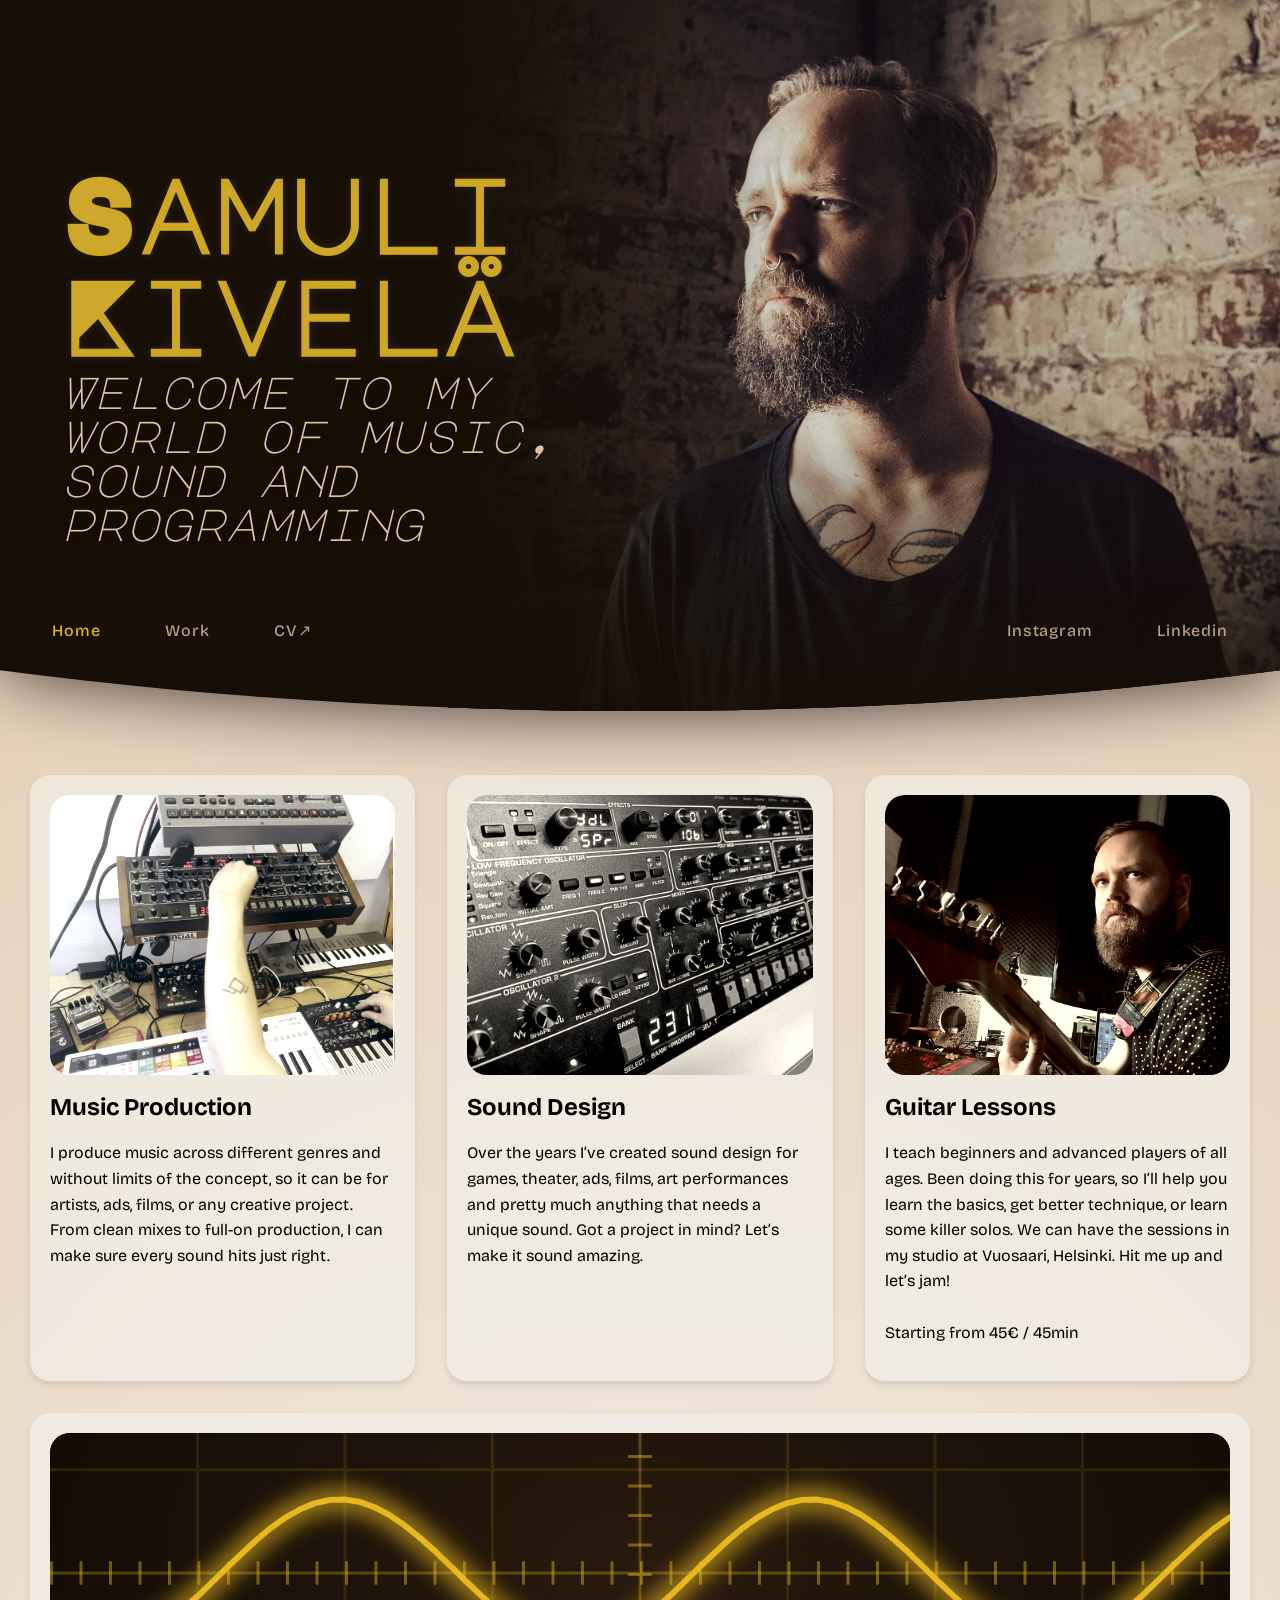
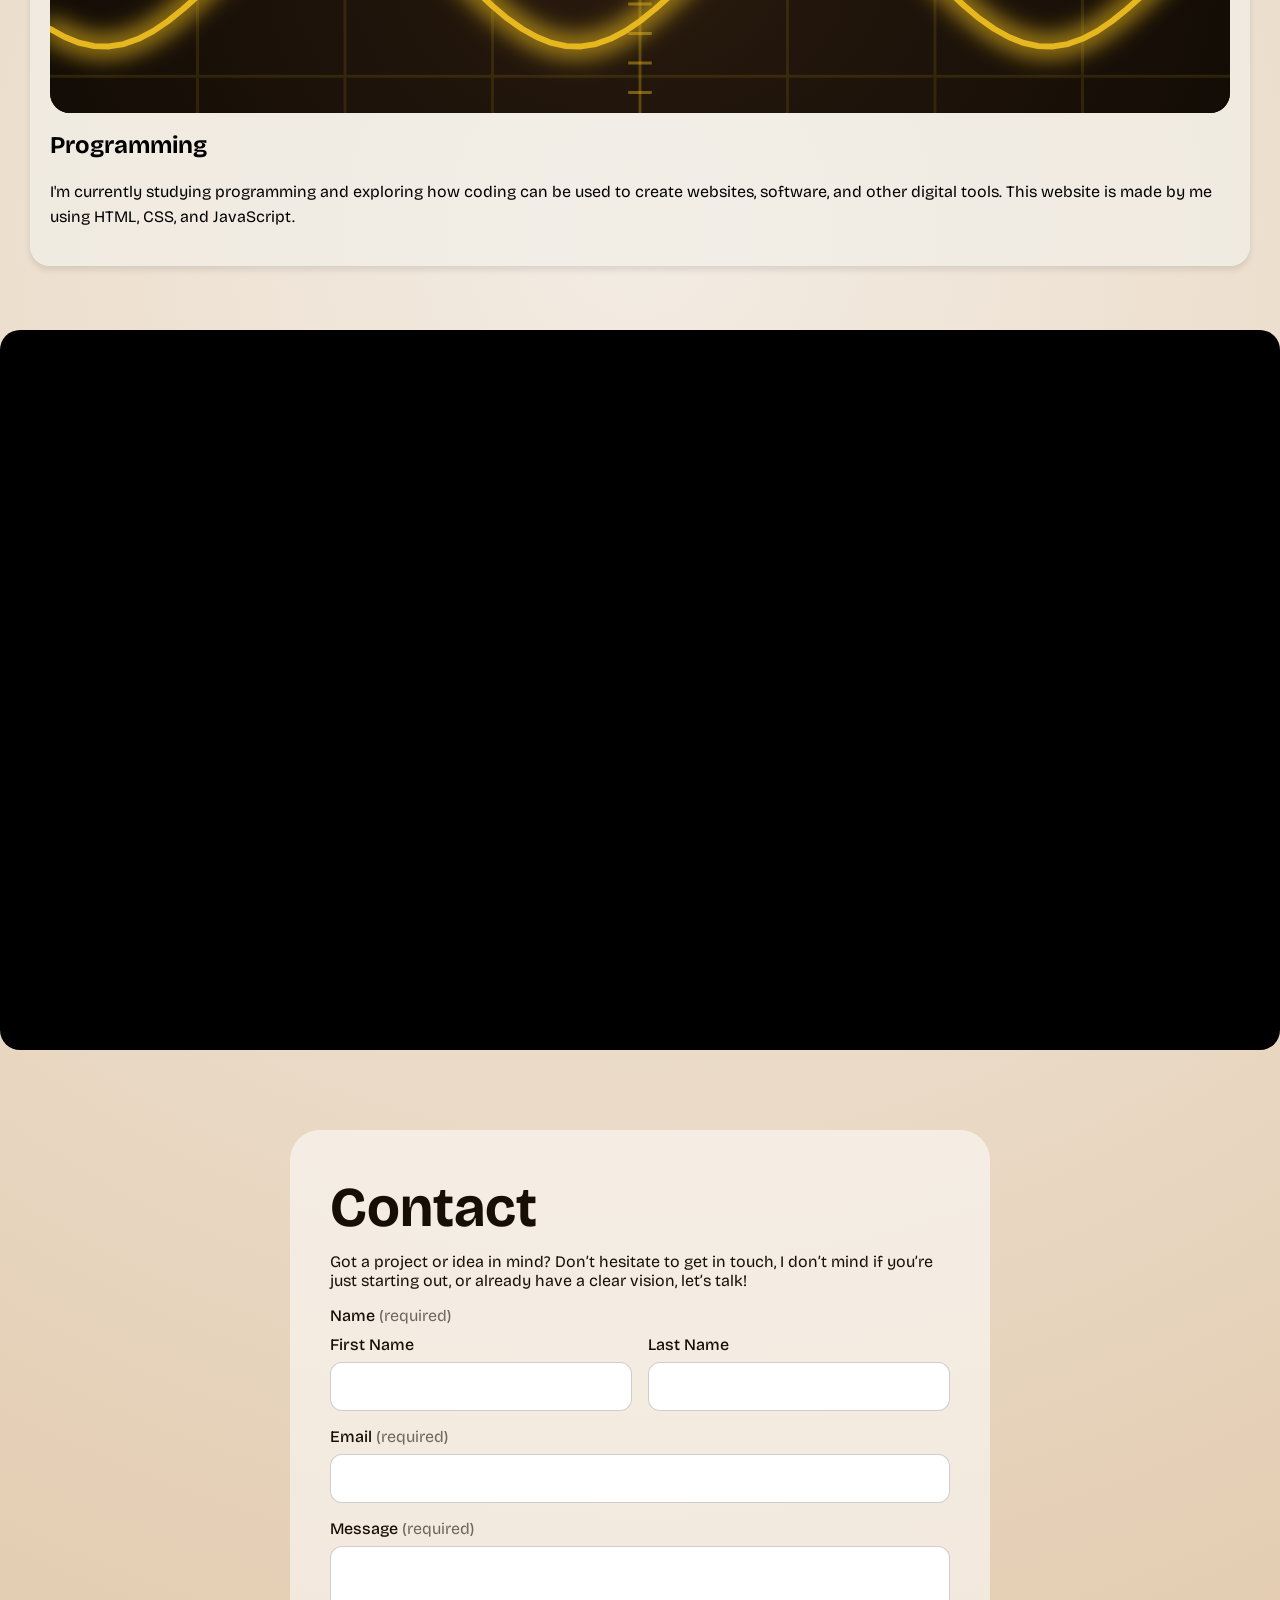
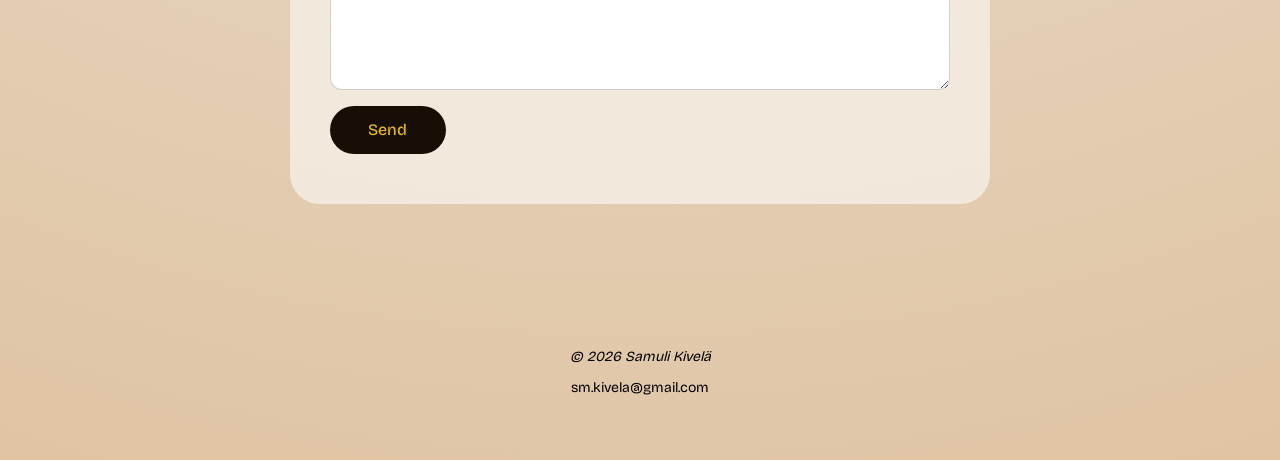
==== SamuliKivela/index.html @ 46c421fc "SamuliKivela kotisivu: alkuperäinen versio ennen parannuksia Co-Authored-By: Claude Opus 5.5 <norepl" ====
<!DOCTYPE html>
<html lang="en">

<head>
    <meta charset="UTF-8">
    <meta name="viewport" content="width=device-width, initial-scale=1.0">
    <meta name="description" content="This is the official homepage of musician Samuli Kivelä">

    <!-- Sosiaalisen median kortti -->

    <meta property="og:type" content="website">
    <meta property="og:title" content="Samuli Kivelä">
    <meta property="og:description" content="Welcome to my world of music, sound and programming">
    <meta property="og:url" content="https://smkivela.github.io/HTML26/Tuntiharjoitukset/CSS%20LOPPUTEHT%C3%84V%C3%84/index.html">
    <meta property="og:image" content="https://smkivela.github.io/HTML26/Tuntiharjoitukset/CSS%20LOPPUTEHT%C3%84V%C3%84/Kuvat/headertaustaog.jpg">
    <meta property="og:image:alt" content="Samuli Kivelä, musician and sound designer">

    <meta property="og:image:width" content="1200">
    <meta property="og:image:height" content="630">

    <meta name="twitter:card" content="summary_large_image">

    

    <title>Samuli Kivelä - Homepage</title>
    

    <link rel="stylesheet" href="css/style.css">

    <!-- Google Font -->
    <link rel="preconnect" href="https://fonts.googleapis.com">
    <link rel="preconnect" href="https://fonts.gstatic.com" crossorigin>
    <link href="https://fonts.googleapis.com/css2?family=Bricolage+Grotesque:opsz,wght@12..96,200..800&display=swap" rel="stylesheet">
    <link href="https://fonts.googleapis.com/css2?family=Major+Mono+Display&display=swap" rel="stylesheet">
    <!-- Favicon -->
    <link rel="icon" href="Kuvat/favicon.svg" type="image/svg+xml">
</head>



<body>

    <!-- HEADER -->


  <div class="header-container"> <!-- CONTAINER HEADERILLE, JOTTA SAAN KUPERALLE ALAREUNALLE VARJON -->

    <header id="ylätunniste">

        <h1>Samuli Kivelä</h1>

        <p id="slogan">
            <em>Welcome to my world of music, sound and programming</em>
        </p>


        <!-- KAKSI NAVIGAATIOTA -->

        <div class="header-nav">

            <!-- SIVUN NAVIGAATIO -->

            <nav id="navigointi-left" aria-label="pages">

                <ul class="navi">

                   <li>
                        <a href="index.html" aria-current="page" class="navinappi">
                            Home
                        </a>
                    </li>

                    <li>
                        <a href="pages/work.html" class="navinappi">
                            Work
                        </a>
                    </li>


                    <li>
                        <a href="pages/cv.html" class="navinappi" target="_blank" rel="noopener">
                            CV <span aria-hidden="true">&#8599;</span>
                        </a>
                    </li>

                </ul>

            </nav>


            <!-- SOSIAALISET MEDIAT -->

            <nav id="navigointi-right" aria-label="social media">

                <ul class="navi">

                    <li>
                        <a href="https://www.instagram.com/samuli_kivela/" class="navinappi">
                            Instagram
                        </a>
                    </li>

                    <li>
                        <a href="https://www.linkedin.com/in/samuli-kivel%C3%A4/" class="navinappi">
                            Linkedin
                        </a>
                    </li>

                

                </ul>

            </nav>

        </div>

    </header>

  </div> <!-- SULJETAAN HEADERIN CONTAINER -->


    <!-- PÄÄSISÄLTÖ -->

    <main id="pääsisältö">

        <section>




            <!-- SERVICES -->

            <div class="sektiot">


                <section class="kortti">


                    <img src="Kuvat/mproduction.png" alt="Music Production" class="kortti-kuva">

                    <h2>Music Production</h2>

                    <p>
                        I produce music across different genres and without
                        limits of the concept, so it can be for artists, ads,
                        films, or any creative project.

                        From clean mixes to full-on production, I can make
                        sure every sound hits just right.
                    </p>

                </section>


                <section class="kortti">

                    <img src="Kuvat/sound.webp" alt="Sound Design" class="kortti-kuva">
                    <h2>Sound Design</h2>

                    <p>
                        Over the years I’ve created sound design for games,
                        theater, ads, films, art performances and pretty much
                        anything that needs a unique sound.

                        Got a project in mind?
                        Let’s make it sound amazing.
                    </p>

                </section>


                <section class="kortti">

                    <img src="Kuvat/guitar.webp" alt="Guitar Lessons" class="kortti-kuva">
                    <h2>Guitar Lessons</h2>

                    <p>
                        I teach beginners and advanced players of all ages.

                        Been doing this for years, so I’ll help you learn
                        the basics, get better technique, or learn some
                        killer solos.

                        We can have the sessions in my studio at Vuosaari,
                        Helsinki.

                        Hit me up and let’s jam!

                        <br><br>

                        Starting from 45€ / 45min
                    </p>

                </section>


                 <!-- PROGRAMMING --> 

            <section class="kortti">

                <!-- CLAUDEN AVULLA TEHTY ÄÄNIAALTO -->

                    <svg class="kortti-kuva aalto-svg" viewBox="0 0 400 280"
                        preserveAspectRatio="xMidYMid slice" role="img"
                        aria-label="Oscilloscope-style sound wave that reacts to the mouse">
                        <defs>
                            <radialGradient id="ruutu-tausta" cx="50%" cy="50%" r="75%">
                                <stop offset="0%" stop-color="rgb(40, 26, 14)" />
                                <stop offset="100%" stop-color="rgb(10, 6, 2)" />
                            </radialGradient>

                            <filter id="hehku" x="-10%" y="-30%" width="120%" height="160%">
                                <feGaussianBlur stdDeviation="4" />
                            </filter>
                        </defs>

                        <rect width="400" height="280" fill="url(#ruutu-tausta)" />

                        <!-- Ruudukko -->
                        <path class="ruudukko"
                            d="M50 0V280 M100 0V280 M150 0V280 M250 0V280 M300 0V280 M350 0V280
                                M0 35H400 M0 70H400 M0 105H400 M0 175H400 M0 210H400 M0 245H400" />

                        <!-- Keskiakselit -->
                        <path class="akseli" d="M200 0V280 M0 140H400" />

                        <!-- Asteikkoviivat akselien päällä -->
                        <path class="asteikko" d="M0 140H400 M200 0V280" />

                        <!-- Aalto: hehku + terävä viiva -->
                        <path class="aalto aalto-hehku" filter="url(#hehku)" />
                        <path class="aalto aalto-viiva" />
                    </svg>
                <h2>Programming</h2>

                <p>
                    I'm currently studying programming and exploring how
                    coding can be used to create websites, software, and
                    other digital tools.

                    This website is made by me using HTML, CSS, and JavaScript.
                </p>

            </section>

            </div>






<!-- AUDIOREEL -->


<!-- MOBIILISSA PELKKÄ LINKKI, KOSKA DRIVEUPOTUS EI TOIMINUT HYVIN. -->

<p class="video-linkki">
    <a href="https://drive.google.com/file/d/1wWGMAIc3ltgHZ-Iq0VxycG89lCsigDwL/view"
       target="_blank"
       rel="noopener">
        Watch my audio reel ↗
    </a>
</p>

<!-- LEVEÄLLÄ NÄYTÖLLÄ UPOTETTU VIDEO -->

<div class="video-osio desktop-audioreel">
    <iframe
        src="https://drive.google.com/file/d/1wWGMAIc3ltgHZ-Iq0VxycG89lCsigDwL/preview"
        title="Audio reel: selected work in music and sound design"
        allow="autoplay; fullscreen"
        allowfullscreen
        tabindex="-1">
    </iframe>
</div>





    </section>

    </main>

    <section id="contact">
    <h2>Contact</h2>
    <p>
        Got a project or idea in mind? Don’t hesitate to get in touch,
        I don’t mind if you’re just starting out, or already have a clear vision,
        let’s talk!
    </p>

    <form action="#" method="post">
        <fieldset>
            <legend>Name <span>(required)</span></legend>

            <label>
                First Name
                <input type="text" name="first-name" required>
            </label>

            <label>
                Last Name
                <input type="text" name="last-name" required>
            </label>
        </fieldset>

        <label>
            Email <span>(required)</span>
            <input type="email" name="email" required>
        </label>

        <label>
            Message <span>(required)</span>
            <textarea name="message" rows="6" required></textarea>
        </label>

        <button type="submit">Send</button>
    </form>
</section>


    <!-- FOOTER -->

    <footer id="alatunniste">

        <p>
            <em>&copy; 2026 Samuli Kivelä</em>
        </p>

        <p>
            <a href="mailto:sm.kivela@gmail.com" id="maili">
                sm.kivela@gmail.com
            </a>
        </p>

    </footer>


    <!-- CLAUDEN TEKEMÄ ANIMOITU ÄÄNIAALTO -->

    <script>
    const svg = document.querySelector(".aalto-svg");
    const aallot = svg.querySelectorAll(".aalto");

    const W = 400;
    const H = 280;
    const PISTEET = 80;

    const lepo = { amp: 0.25, freq: 0.3 };
    const tavoite = { ...lepo };
    const nykyinen = { ...lepo };
    let vaihe = 0;

    svg.addEventListener("pointermove", (e) => {
        const r = svg.getBoundingClientRect();
        const x = (e.clientX - r.left) / r.width;   // 0 → 1
        const y = (e.clientY - r.top) / r.height;   // 0 → 1

        tavoite.freq = x;
        tavoite.amp = 1 - y;
    });

    svg.addEventListener("pointerleave", () => {
        tavoite.amp = lepo.amp;
        tavoite.freq = lepo.freq;
    });

    function piirra() {
        const amp = nykyinen.amp * 100;
        const taajuus = 1 + nykyinen.freq * 5;

        let d = "";
        for (let p = 0; p <= PISTEET; p++) {
            const t = p / PISTEET;
            const y = H / 2 + Math.sin(t * taajuus * Math.PI * 2 + vaihe) * amp;
            d += (p === 0 ? "M" : "L") + (t * W).toFixed(1) + " " + y.toFixed(1) + " ";
        }

        aallot.forEach((polku) => polku.setAttribute("d", d));
    }

    function animoi() {
        // pehmeä siirtymä kohti tavoitearvoja
        nykyinen.amp += (tavoite.amp - nykyinen.amp) * 0.08;
        nykyinen.freq += (tavoite.freq - nykyinen.freq) * 0.08;
        vaihe += 0.01 + nykyinen.freq * 0.01;

        piirra();
        requestAnimationFrame(animoi);
    }

    // Kunnioitetaan käyttäjän "vähennä liikettä" -asetusta
    if (window.matchMedia("(prefers-reduced-motion: reduce)").matches) {
        piirra();
    } else {
        animoi();
    }

    
</script>

<!-- CLAUDEN TEKEMÄ SCROLL-ANIMAATIO -->

<script>
(function () {
    // Ei animaatiota, jos käyttäjä on pyytänyt vähemmän liikettä
    // tai selain ei tue IntersectionObserveria
    if (
        window.matchMedia("(prefers-reduced-motion: reduce)").matches ||
        !("IntersectionObserver" in window)
    ) {
        return;
    }

    const kohteet = document.querySelectorAll(".kortti, .video-osio");

    const tarkkailija = new IntersectionObserver((merkinnat) => {
        let jarjestys = 0;

        merkinnat.forEach((merkinta) => {
            if (!merkinta.isIntersecting) return;

            // Jos useampi elementti ilmestyy yhtä aikaa, ne tulevat porrastetusti
            merkinta.target.style.transitionDelay = jarjestys * 0.12 + "s";
            merkinta.target.classList.add("nakyvissa");
            jarjestys++;

            // Animaatio tapahtuu vain kerran
            tarkkailija.unobserve(merkinta.target);
        });
    }, {
        threshold: 0.15
    });

    kohteet.forEach((elementti) => {
        elementti.classList.add("fade-in");
        tarkkailija.observe(elementti);
    });
})();
</script>


</body>

</html>
---- SamuliKivela/css/style.css ----
:root {
    --Tumma-tausta: rgb(23, 14, 5);
    --Tekstiväritumma: rgb(60, 35, 3);
    --Tekstivärikulta: rgba(236, 188, 31, 0.956);
    --Tekstivärivaalea: rgb(223, 196, 164);
    --Kylma: rgb(243, 236, 227);
    --font-heading: "Major Mono Display", monospace;
    --font-main: "Bricolage Grotesque", sans-serif;

    --space-s: 1rem;
    --space-m: 2rem;
    --space-l: 4rem;

    --radius-s: 12px;
    --radius-m: 20px;
    --radius-l: 30px;

    --shadow-card: 0 4px 6px rgba(0, 0, 0, 0.1);

    --text-s: 0.875rem;
    --text-m: 1rem;
}


* {
    box-sizing: border-box;
}

body {
    margin: 0;
    min-height: 100vh;
    background: radial-gradient(circle, var(--Kylma), var(--Tekstivärivaalea)) no-repeat;
    background-size: cover;
    font-family: var(--font-main);
}


/* HEADER */

header {
    position: relative;

    display: flex;
    flex-direction: column;

    text-align: center;

    min-height: 78vh;

    padding: 2px 0 60px;

    background-color: var(--Tumma-tausta);

    background-image:
        linear-gradient(
            to right,
            var(--Tumma-tausta) 0%,
            transparent 30%,
            transparent 70%,
            var(--Tumma-tausta) 100%
        ),
        linear-gradient(
            to bottom,
            transparent 60%,
            color-mix(in srgb, var(--Tumma-tausta) 85%, transparent) 100%
        ),
        url("../Kuvat/headertausta.jpg");

    background-position: center;
    background-size: cover;
    background-repeat: no-repeat;
    background-attachment: scroll;



/* HEADERIN KUPERA ALAREUNA */

    clip-path: ellipse(150% 100% at 50% 0%);
}

/* HEADERIN ALAREUNAN VARJO */

.header-container {
    filter: drop-shadow(0 0 36px rgba(43, 31, 31, 0.9));
}






/* OTSIKKO JA SLOGAN. NÄILLE SISÄÄNTULOANIMAATIO */


@keyframes sisään {
    from {
        opacity: 0;
        filter: blur(8px);
    }
    to {
        opacity: 1;
        filter: blur(0);
    }
}

h1 {
    animation: sisään 2s ease-out;
    margin-top: clamp(30px, 8vh, 70px);
    margin-bottom: 0;
    padding: 0 20px;

    background: var(--Tekstivärikulta);
    -webkit-background-clip: text;
    -webkit-text-fill-color: transparent;

    font-family: var(--font-heading);
    font-size: clamp(3rem, 12vw, 10rem);
    line-height: 1;
    overflow-wrap: break-word;

    opacity: 0.9;

    text-shadow: 0 0px 10px rgba(250, 243, 243, 0.1);
}


#slogan {
    animation: sisään 3s ease-out 0.8s both;
    padding: 0 20px;

    font-family: var(--font-heading);
    font-size: clamp(1.2rem, 3.5vw, 3rem);

    color: var(--Tekstivärivaalea);
    opacity: 0.85;

    text-shadow: 0 2px 15px rgba(0, 0, 0, 0.7);
    margin-top: 2px;
}


/* NAVIGAATIO */

.header-nav {
    margin-top: auto;
    padding: 20px 30px 0;

    display: flex;
    justify-content: space-between;
    align-items: flex-end;
}


.navi {
    list-style: none;

    display: flex;
    gap: 20px;

    padding: 0;
    margin: 0;
}


.navi a {
    color: var(--Tekstivärivaalea);

    font-family: var(--font-main);
    font-size: clamp(0.9rem, 2.5vw, 1rem);

    text-decoration: none;

    transition: scale 0.3s ease, text-shadow 0.7s ease, color 0.7s ease, opacity 0.7s ease;
}


.navinappi {
    display: flex;
    align-items: center;

    font-weight: 500;
    letter-spacing: 0.05em;

    padding: 0.7em 1.4em;

    border: none;
    border-radius: 20em;


    cursor: pointer;
    opacity: 0.8;
}


.navinappi:hover {
    text-shadow: 0 0 20px #f1f8f198;
    opacity: 0.9;
    scale: 1.07;
}


.navinappi:active {
    box-shadow: 0 0.3em 1em -0.5em #a7911498;
}


/* SISÄLTÖ */

article {
    text-align: center;

    font-family: var(--font-main);
}


.video-osio {
    position: relative;
    width: 100%;
    aspect-ratio: 16 / 9;
    margin: 0 auto;
    overflow: hidden;
    border-radius: var(--radius-m);
    background: #000;
}

.video-osio iframe {
    position: absolute;
    top: 0;
    left: 0;
    display: block;
    width: 100%;
    height: 100%;
    margin: 0;
    padding: 0;
    border: 0;
}

.video-linkki {
    padding: var(--space-s);
    font-size: var(--text-s);
    display: none;
}

@media (max-width: 768px) {
    .video-linkki {
        display: block;
    }

    .desktop-audioreel {
        display: none;
    }
}


.video-linkki a:focus-visible {
    outline: 2px solid var(--Tekstiväritumma);
    outline-offset: 3px;
}

.video-linkki a {
    font-family: var(--font-heading);
    font-size: 5rem;
    font-weight: 700;
    color: inherit;
    text-decoration: none;
}

.video-linkki a:hover {
    text-decoration: underline;
}




.sektiot {
    flex-wrap: wrap;
    display: flex;
    gap: var(--space-m);
    margin: var(--space-l) auto;
    padding: 0 30px;
}


.sektiot section {
    flex: 1;
}



footer {
    text-align: center;
    font-size: var(--text-s);

    padding: 50px 20px;

    font-family: var(--font-main);
}


#maili {
    color: inherit;
    text-decoration: none;
}

#contact {
    max-width: 700px;
    margin: 80px auto;
    padding: 50px 40px;

    background: rgba(255, 255, 255, 0.55);
    border-radius: var(--radius-l);

    text-align: left;
    color: var(--Tumma-tausta);
}

#contact textarea {
    resize: vertical;
}

#contact h2 {
    margin: 0 0 15px;
    font-size: clamp(2.2rem, 6vw, 3.5rem);
    line-height: 1;
}

.kortti {
    background: rgba(243, 239, 233, 0.7);
    border-radius: var(--radius-m);
    min-width: min(100%, 18rem);
    padding: 20px;
    line-height: 1.6rem;
    box-shadow: var(--shadow-card);
}


.kortti-kuva {
    width: 100%;
    height: 280px;
    object-fit: cover;
    display: block;
    border-radius: var(--radius-m);
}

img.kortti-kuva {
    filter: sepia(0.25) saturate(0.8) contrast(1.1);
}

#contact form,
#contact fieldset {
    display: grid;
    gap: var(--space-s);
}

#contact fieldset {
    grid-template-columns: 1fr 1fr;
    margin: 0;
    padding: 0;
    border: none;
}

#contact legend {
    grid-column: 1 / -1;
    padding: 0;
    margin-bottom: 10px;
}

#contact label,
#contact legend {
    font-weight: 500;
}

#contact span {
    font-weight: 400;
    opacity: 0.6;
}

#contact input,
#contact textarea {
    display: block;
    width: 100%;
    margin-top: 8px;
    padding: 14px 16px;

    font: inherit;
    color: inherit;

    background: white;
    border: 1px solid rgba(23, 14, 5, 0.2);
    border-radius: var(--radius-s);
}

#contact input:focus,
#contact textarea:focus {
    outline: 2px solid var(--Tekstiväritumma);
    outline-offset: 1px;
}

#contact button {
    justify-self: start;
    padding: 0.9em 2.4em;

    font: inherit;
    font-weight: 500;
    color: var(--Tekstivärikulta);

    background: var(--Tumma-tausta);
    border: none;
    border-radius: var(--radius-l);
    cursor: pointer;
    transition: background 0.3s, color 0.3s;
}

#contact button:hover {
    background: var(--Tekstivärikulta);
    color: var(--Tumma-tausta);
}

#contact button:focus-visible {
    outline: 2px solid var(--Tekstiväritumma);
    outline-offset: 3px;
}

.navi a[aria-current="page"] {
    background: var(--Tekstivärikulta);
    -webkit-background-clip: text;
    -webkit-text-fill-color: transparent;
    opacity: 1;
}

.navinappi:focus-visible {
    outline: 2px solid var(--Tekstivärikulta);
    outline-offset: 3px;
    opacity: 1;
}


/* CLAUDEN AVULLA TEHTY ANIMOITU ÄÄNIAALTO */

.aalto-svg {
    background: var(--Tumma-tausta);
    cursor: crosshair;
    touch-action: pan-y;
}

.ruudukko {
    stroke: var(--Tekstivärikulta);
    stroke-opacity: 0.12;
    stroke-width: 1;
    fill: none;
}

.akseli {
    stroke: var(--Tekstivärikulta);
    stroke-opacity: 0.3;
    stroke-width: 1;
    fill: none;
}

/* pienet mittaviivat akselien päälle */

.asteikko {
    stroke: var(--Tekstivärikulta);
    stroke-opacity: 0.45;
    stroke-width: 8;
    stroke-dasharray: 1 9;
    fill: none;
}

.aalto {
    fill: none;
    stroke: var(--Tekstivärikulta);
    stroke-linecap: round;
    stroke-linejoin: round;
}

.aalto-hehku {
    stroke-width: 6;
    stroke-opacity: 0.9;
}

.aalto-viiva {
    stroke-width: 2;
}

/* WORK-SIVU */

.vain-ruudunlukijalle {
    position: absolute;
    width: 1px;
    height: 1px;
    overflow: hidden;
    clip-path: inset(50%);
    white-space: nowrap;
}

.työt {
    list-style: none;
    margin: var(--space-l) auto var(--space-l);
    padding: 0 30px;
    max-width: 1400px;

    display: grid;
    grid-template-columns: repeat(auto-fill, minmax(min(100%, 280px), 1fr));
    gap: 14px;
}

.työ {
    aspect-ratio: 3 / 4;
    overflow: hidden;
    border-radius: var(--radius-s);
    background: var(--Tumma-tausta);
}

.työ article {
    position: relative;
    height: 100%;

    display: flex;
    flex-direction: column;
    justify-content: center; 
    align-items: center;    

    text-align: center;        
    cursor: pointer;
}

.työ img {
    width: 100%;
    height: 100%;
    object-fit: cover;
    display: block;
    transition: transform 0.6s ease;
}

.työ article:hover img,
.työ article:focus-visible img {
    transform: scale(1.08);
}

.työ article:focus-visible {
    outline: 3px solid var(--Tekstivärikulta);
    outline-offset: -3px;
}

.työ article:hover .tyo-otsikko,
.työ article:focus-visible .tyo-otsikko {
    color: var(--Tekstivärikulta);
}

.tyo-otsikko {
    position: absolute;
    bottom: 14px;
    z-index: 2;
    margin: 0;
    max-width: 100%;
    padding: 8px 16px;
    text-align: center;

    font-size: 1.25rem;
    font-weight: 600;
    color: var(--Tekstivärivaalea);

    background: rgba(23, 14, 5, 0.70);
    border-radius: 10px;
    transition: color 1s ease;
}

.tyo-lisa {
    position: absolute;
    inset: 0;
    z-index: 1;
    display: flex;
    flex-direction: column;
    justify-content: flex-end;
    padding: var(--space-m) var(--space-m) calc(var(--space-l) + var(--space-m));

    color: var(--Tekstivärivaalea);
    line-height: 1.5;
    background: rgba(23, 14, 5, 0.80);

    opacity: 0;
    transition: opacity 0.35s ease;
}

.tyo-lisa p {
    margin: 0;
}

.työ article:hover .tyo-lisa,
.työ article:focus-visible .tyo-lisa {
    opacity: 1;
}


/* SCROLL-ANIMAATIO. JAVASCRIPT "LUO" LUOKAT */

.fade-in {
    opacity: 0;
    transform: translateY(30px);
    transition: opacity 0.8s ease, transform 0.8s ease;
}

.fade-in.nakyvissa {
    opacity: 1;
    transform: none;
}





@media (prefers-reduced-motion: reduce) {

    .työ img,
    .tyo-lisa {
        transition: none;
    }
    
    h1,
    #slogan {
        animation: none;
    }
}


/* SUUREMMAT NÄYTÖT */


@media (min-width: 801px) {

    header {
        background-image: none;
        text-align: start;

    }


/* Headerin taustakuva oikealla, josta se feidaantuu taustaväriin */

    header::before {
        content: "";

        position: absolute;
        top: 0;
        right: 0;
        bottom: 0;

        width: 65%;

        background-image:
            linear-gradient(to right, var(--Tumma-tausta) 0%, transparent 40%),
            linear-gradient(
                to bottom,
                transparent 60%,
                color-mix(in srgb, var(--Tumma-tausta) 85%, transparent) 100%
            ),
            url("../Kuvat/headertausta.jpg");

        background-position: center;
        background-size: cover;
        background-repeat: no-repeat;
    }

    h1,
    #slogan,
    .header-nav {
        position: relative;
        z-index: 1;
    }

    h1 {
        margin-top: 160px;
        padding: 0 0 0 60px;
        max-width: 55%;

        font-size: clamp(3rem, 8vw, 9rem);
    }

    #slogan {
        padding: 0 0 0 60px;
        max-width: 45%;
    }
}


/* PIENEMMÄT NÄYTÖT */

@media (max-width: 800px) {

    /* korkeampi header, jotta otsikolle jää tilaa laskeutua alas */
    
    header {
        min-height: 85svh;
        padding-bottom: 40px;
    }

    /* navigaatio ylös */
    .header-nav {
        order: -1;
        margin-top: 0;
        flex-direction: column;
        align-items: flex-end;
        gap: 10px;

        padding: 20px 15px 40px;
    }

    /* otsikko ja slogan alas */
    h1 {
        opacity: 1;
        background: var(--Tekstivärikulta);
        -webkit-background-clip: text;
        background-clip: text;
        -webkit-text-fill-color: transparent;
        margin-top: auto;
    }

    .navi {
        display: grid;
        grid-template-columns: 1fr;
        gap: 8px;
        align-items: flex-start;
    }

    #navigointi-right .navi {
        align-items: flex-end;
    }
}


/* PIENIN NÄYTTÖ */



@media (max-width: 600px) {



    .työt {
        padding: 0 15px;
    }

    .video-linkki {
        display: block;
    }

    .desktop-audioreel {
        display: none;
    }


    header {
        min-height: 92svh;
        text-align: left;
    }

    /* navigaatio ylös, kokonaan vaakaan, space-between */

    .header-nav {
        order: -1;
        flex-direction: row;
        justify-content: space-between;
        align-items: center;
        gap: 4px;
        padding: 14px 8px 40px;
    }

    .navi,
    #navigointi-right .navi {
        display: flex;
        flex-wrap: nowrap;
        justify-content: flex-start;
        align-items: center;
        gap: 0;
    }

    .navinappi {
        font-size: 12px;
        padding: 0.5em 0.55em;
        white-space: nowrap;
    }

    /* otsikko vasemmalle, alas */
    h1 {
        margin-top: auto;
        padding: 0 20px;
        font-size: clamp(3.5rem, 18vw, 6rem);
        background: var(--Tekstivärikulta);
        -webkit-background-clip: text;
        background-clip: text;
        -webkit-text-fill-color: transparent;
    }

    /* slogan oikeaan laitaan */
    #slogan {
        max-width: 11em;
        margin-left: auto;
        padding: 0 20px;
        font-size: 1.3rem;
        text-align: right;
    }

    /* muu sisältö */
    .sektiot {
        flex-direction: column;
        gap: 20px;

        margin: 20px;
        padding: 20px;
    }

    footer {
        padding: 40px 20px;
    }

    #contact {
        margin: 50px 15px;
        padding: 35px 22px;
    }

    #contact fieldset {
        grid-template-columns: 1fr;
    }

    #contact button {
        justify-self: stretch;
    }
}
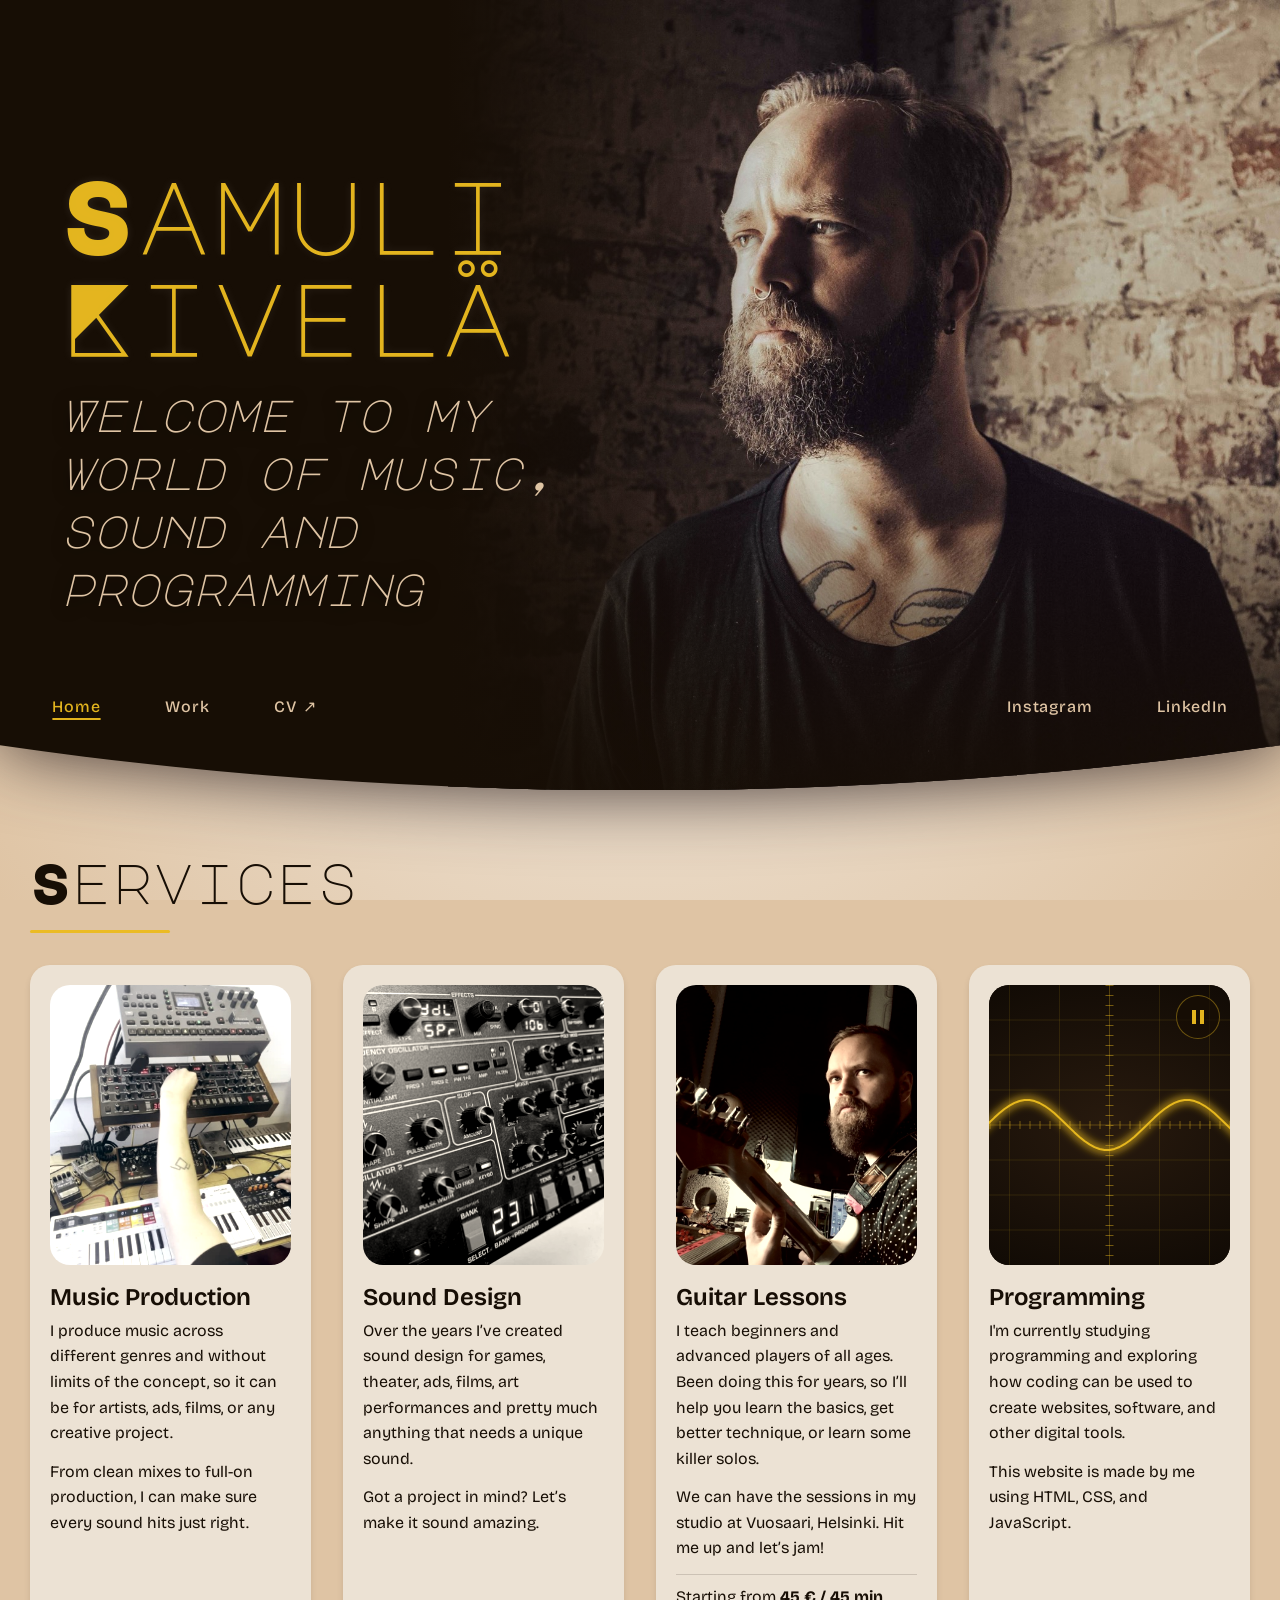
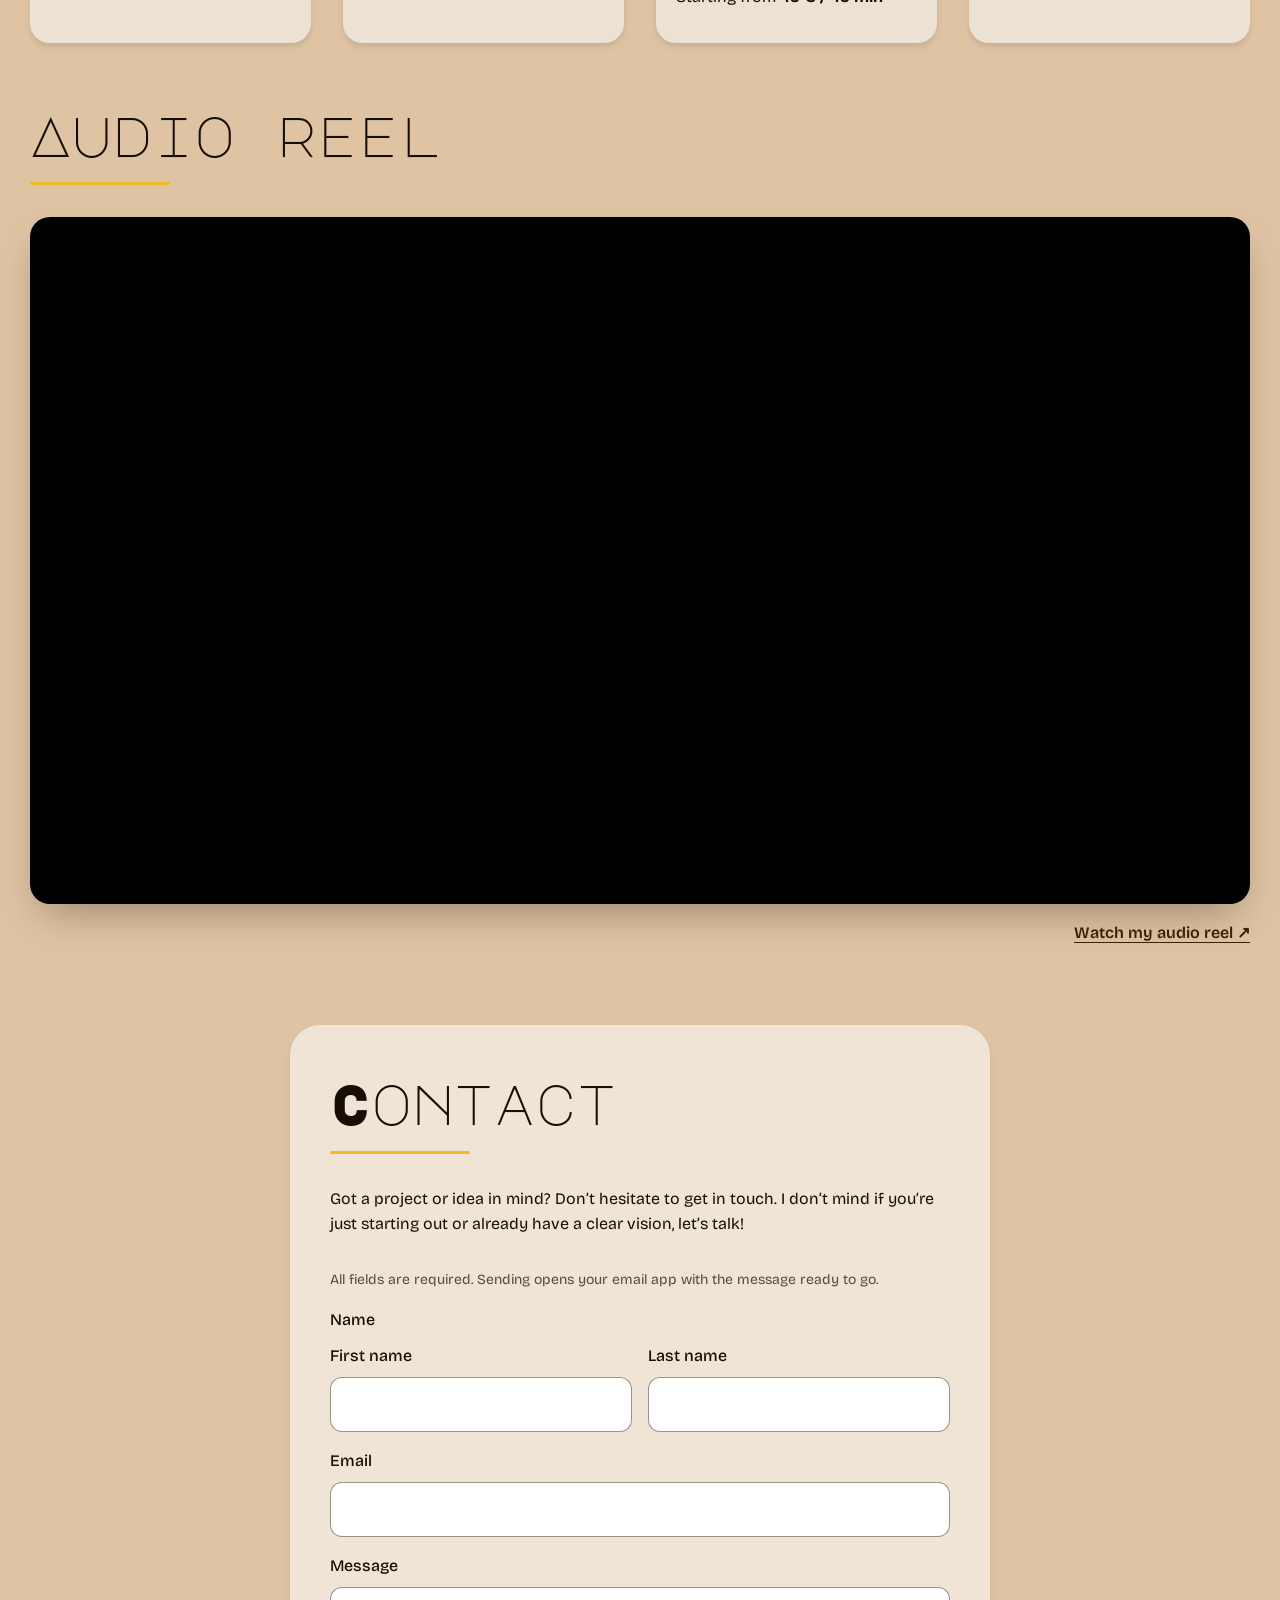
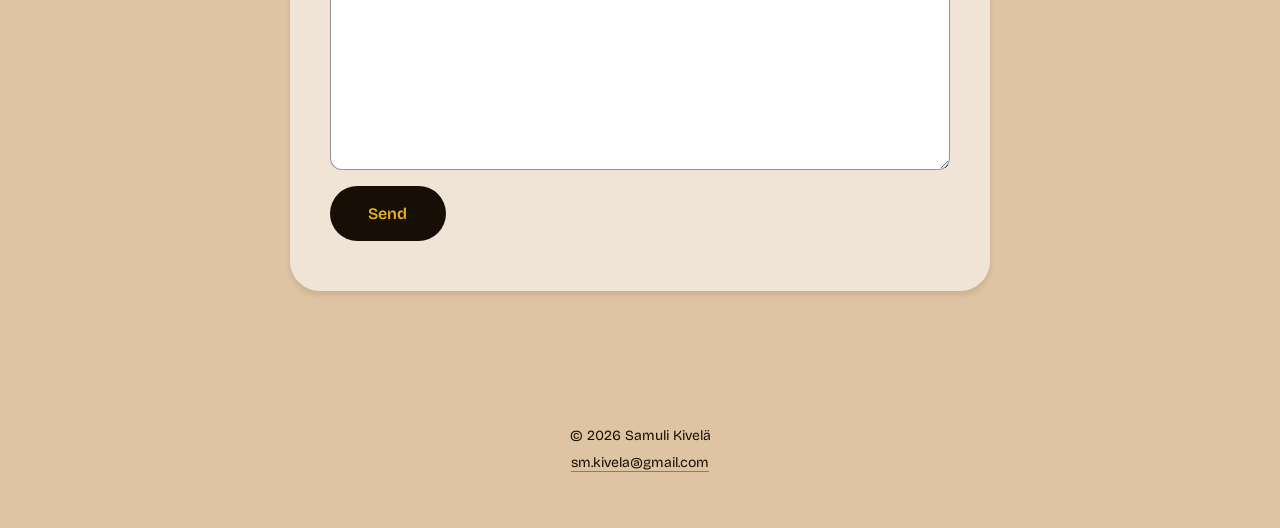
==== commit 97895b92: "SamuliKivela kotisivu: parannukset ja siivous - Saavutettavuus-, semantiikka- ja ulkoasuparannukset " ====
--- a/SamuliKivela/index.html
+++ b/SamuliKivela/index.html
@@ -4,444 +4,516 @@
 <head>
     <meta charset="UTF-8">
     <meta name="viewport" content="width=device-width, initial-scale=1.0">
-    <meta name="description" content="This is the official homepage of musician Samuli Kivelä">
+    <meta name="description" content="Samuli Kivelä is a Helsinki-based musician, music producer and sound designer. Music production, sound design for stage and screen, and guitar lessons.">
+    <meta name="theme-color" content="#170e05">
 
     <!-- Sosiaalisen median kortti -->
 
     <meta property="og:type" content="website">
     <meta property="og:title" content="Samuli Kivelä">
     <meta property="og:description" content="Welcome to my world of music, sound and programming">
-    <meta property="og:url" content="https://smkivela.github.io/HTML26/Tuntiharjoitukset/CSS%20LOPPUTEHT%C3%84V%C3%84/index.html">
-    <meta property="og:image" content="https://smkivela.github.io/HTML26/Tuntiharjoitukset/CSS%20LOPPUTEHT%C3%84V%C3%84/Kuvat/headertaustaog.jpg">
+    <meta property="og:url" content="https://smkivela.github.io/WEBPAGES/SamuliKivela/index.html">
+    <meta property="og:image" content="https://smkivela.github.io/WEBPAGES/SamuliKivela/Kuvat/headertaustaog.jpg">
     <meta property="og:image:alt" content="Samuli Kivelä, musician and sound designer">
-
     <meta property="og:image:width" content="1200">
     <meta property="og:image:height" content="630">
-
     <meta name="twitter:card" content="summary_large_image">
 
-    
-
-    <title>Samuli Kivelä - Homepage</title>
-    
-
-    <link rel="stylesheet" href="css/style.css">
-
-    <!-- Google Font -->
+    <title>Samuli Kivelä – Musician, Producer and Sound Designer</title>
+
+    <!-- Google Fonts: molemmat fontit yhdellä pyynnöllä -->
     <link rel="preconnect" href="https://fonts.googleapis.com">
     <link rel="preconnect" href="https://fonts.gstatic.com" crossorigin>
-    <link href="https://fonts.googleapis.com/css2?family=Bricolage+Grotesque:opsz,wght@12..96,200..800&display=swap" rel="stylesheet">
-    <link href="https://fonts.googleapis.com/css2?family=Major+Mono+Display&display=swap" rel="stylesheet">
+    <link href="https://fonts.googleapis.com/css2?family=Bricolage+Grotesque:opsz,wght@12..96,200..800&family=Major+Mono+Display&display=swap" rel="stylesheet">
+
+    <link rel="stylesheet" href="css/style.css">
+
     <!-- Favicon -->
     <link rel="icon" href="Kuvat/favicon.svg" type="image/svg+xml">
 </head>
 
 
-
 <body>
 
+    <!-- OHITUSLINKKI: näppäimistön käyttäjä pääsee suoraan sisältöön -->
+    <a href="#pääsisältö" class="ohituslinkki">Skip to main content</a>
+
+
     <!-- HEADER -->
 
-
-  <div class="header-container"> <!-- CONTAINER HEADERILLE, JOTTA SAAN KUPERALLE ALAREUNALLE VARJON -->
-
-    <header id="ylätunniste">
-
-        <h1>Samuli Kivelä</h1>
-
-        <p id="slogan">
-            <em>Welcome to my world of music, sound and programming</em>
-        </p>
-
-
-        <!-- KAKSI NAVIGAATIOTA -->
-
-        <div class="header-nav">
-
-            <!-- SIVUN NAVIGAATIO -->
-
-            <nav id="navigointi-left" aria-label="pages">
-
-                <ul class="navi">
-
-                   <li>
-                        <a href="index.html" aria-current="page" class="navinappi">
-                            Home
-                        </a>
-                    </li>
-
-                    <li>
-                        <a href="pages/work.html" class="navinappi">
-                            Work
-                        </a>
-                    </li>
-
-
-                    <li>
-                        <a href="pages/cv.html" class="navinappi" target="_blank" rel="noopener">
-                            CV <span aria-hidden="true">&#8599;</span>
-                        </a>
-                    </li>
-
-                </ul>
-
-            </nav>
-
-
-            <!-- SOSIAALISET MEDIAT -->
-
-            <nav id="navigointi-right" aria-label="social media">
-
-                <ul class="navi">
-
-                    <li>
-                        <a href="https://www.instagram.com/samuli_kivela/" class="navinappi">
-                            Instagram
-                        </a>
-                    </li>
-
-                    <li>
-                        <a href="https://www.linkedin.com/in/samuli-kivel%C3%A4/" class="navinappi">
-                            Linkedin
-                        </a>
-                    </li>
-
-                
-
-                </ul>
-
-            </nav>
-
-        </div>
-
-    </header>
-
-  </div> <!-- SULJETAAN HEADERIN CONTAINER -->
+    <div class="header-container"> <!-- CONTAINER HEADERILLE, JOTTA SAAN KUPERALLE ALAREUNALLE VARJON -->
+
+        <header id="ylätunniste">
+
+            <h1>Samuli Kivelä</h1>
+
+            <p id="slogan">
+                Welcome to my world of music, sound and programming
+            </p>
+
+
+            <!-- KAKSI NAVIGAATIOTA -->
+
+            <div class="header-nav">
+
+                <!-- SIVUN NAVIGAATIO -->
+
+                <nav id="navigointi-left" aria-label="Main">
+                    <ul class="navi">
+                        <li>
+                            <a href="index.html" aria-current="page" class="navinappi">Home</a>
+                        </li>
+                        <li>
+                            <a href="pages/work.html" class="navinappi">Work</a>
+                        </li>
+                        <li>
+                            <a href="pages/cv.html" class="navinappi" target="_blank" rel="noopener">
+                                CV <span aria-hidden="true">&#8599;</span>
+                                <span class="vain-ruudunlukijalle">(opens in a new tab)</span>
+                            </a>
+                        </li>
+                    </ul>
+                </nav>
+
+
+                <!-- SOSIAALISET MEDIAT -->
+
+                <nav id="navigointi-right" aria-label="Social media">
+                    <ul class="navi">
+                        <li>
+                            <a href="https://www.instagram.com/samuli_kivela/" class="navinappi">Instagram</a>
+                        </li>
+                        <li>
+                            <a href="https://www.linkedin.com/in/samuli-kivel%C3%A4/" class="navinappi">LinkedIn</a>
+                        </li>
+                    </ul>
+                </nav>
+
+            </div>
+
+        </header>
+
+    </div> <!-- SULJETAAN HEADERIN CONTAINER -->
 
 
     <!-- PÄÄSISÄLTÖ -->
 
-    <main id="pääsisältö">
-
-        <section>
-
-
-
-
-            <!-- SERVICES -->
+    <main id="pääsisältö" tabindex="-1">
+
+
+        <!-- SERVICES -->
+
+        <section class="osio" aria-labelledby="palvelut-otsikko">
+
+            <h2 id="palvelut-otsikko" class="osio-otsikko">Services</h2>
 
             <div class="sektiot">
 
-
-                <section class="kortti">
-
-
-                    <img src="Kuvat/mproduction.png" alt="Music Production" class="kortti-kuva">
-
-                    <h2>Music Production</h2>
+                <article class="kortti">
+                    <!-- Kuva on koriste: otsikko kertoo saman asian, joten alt on tyhjä -->
+                    <img src="Kuvat/kortti-mproduction.jpg" alt="" class="kortti-kuva"
+                         width="800" height="849" loading="lazy" decoding="async">
+
+                    <h3>Music Production</h3>
 
                     <p>
                         I produce music across different genres and without
                         limits of the concept, so it can be for artists, ads,
                         films, or any creative project.
-
+                    </p>
+                    <p>
                         From clean mixes to full-on production, I can make
                         sure every sound hits just right.
                     </p>
-
-                </section>
-
-
-                <section class="kortti">
-
-                    <img src="Kuvat/sound.webp" alt="Sound Design" class="kortti-kuva">
-                    <h2>Sound Design</h2>
+                </article>
+
+
+                <article class="kortti">
+                    <img src="Kuvat/kortti-sound.jpg" alt="" class="kortti-kuva"
+                         width="800" height="563" loading="lazy" decoding="async">
+
+                    <h3>Sound Design</h3>
 
                     <p>
                         Over the years I’ve created sound design for games,
                         theater, ads, films, art performances and pretty much
                         anything that needs a unique sound.
-
-                        Got a project in mind?
-                        Let’s make it sound amazing.
-                    </p>
-
-                </section>
-
-
-                <section class="kortti">
-
-                    <img src="Kuvat/guitar.webp" alt="Guitar Lessons" class="kortti-kuva">
-                    <h2>Guitar Lessons</h2>
+                    </p>
+                    <p>
+                        Got a project in mind? Let’s make it sound amazing.
+                    </p>
+                </article>
+
+
+                <article class="kortti">
+                    <img src="Kuvat/kortti-guitar.jpg" alt="" class="kortti-kuva"
+                         width="800" height="742" loading="lazy" decoding="async">
+
+                    <h3>Guitar Lessons</h3>
 
                     <p>
                         I teach beginners and advanced players of all ages.
-
                         Been doing this for years, so I’ll help you learn
                         the basics, get better technique, or learn some
                         killer solos.
-
+                    </p>
+                    <p>
                         We can have the sessions in my studio at Vuosaari,
-                        Helsinki.
-
-                        Hit me up and let’s jam!
-
-                        <br><br>
-
-                        Starting from 45€ / 45min
-                    </p>
-
-                </section>
-
-
-                 <!-- PROGRAMMING --> 
-
-            <section class="kortti">
-
-                <!-- CLAUDEN AVULLA TEHTY ÄÄNIAALTO -->
-
-                    <svg class="kortti-kuva aalto-svg" viewBox="0 0 400 280"
-                        preserveAspectRatio="xMidYMid slice" role="img"
-                        aria-label="Oscilloscope-style sound wave that reacts to the mouse">
-                        <defs>
-                            <radialGradient id="ruutu-tausta" cx="50%" cy="50%" r="75%">
-                                <stop offset="0%" stop-color="rgb(40, 26, 14)" />
-                                <stop offset="100%" stop-color="rgb(10, 6, 2)" />
-                            </radialGradient>
-
-                            <filter id="hehku" x="-10%" y="-30%" width="120%" height="160%">
-                                <feGaussianBlur stdDeviation="4" />
-                            </filter>
-                        </defs>
-
-                        <rect width="400" height="280" fill="url(#ruutu-tausta)" />
-
-                        <!-- Ruudukko -->
-                        <path class="ruudukko"
-                            d="M50 0V280 M100 0V280 M150 0V280 M250 0V280 M300 0V280 M350 0V280
-                                M0 35H400 M0 70H400 M0 105H400 M0 175H400 M0 210H400 M0 245H400" />
-
-                        <!-- Keskiakselit -->
-                        <path class="akseli" d="M200 0V280 M0 140H400" />
-
-                        <!-- Asteikkoviivat akselien päällä -->
-                        <path class="asteikko" d="M0 140H400 M200 0V280" />
-
-                        <!-- Aalto: hehku + terävä viiva -->
-                        <path class="aalto aalto-hehku" filter="url(#hehku)" />
-                        <path class="aalto aalto-viiva" />
-                    </svg>
-                <h2>Programming</h2>
-
-                <p>
-                    I'm currently studying programming and exploring how
-                    coding can be used to create websites, software, and
-                    other digital tools.
-
-                    This website is made by me using HTML, CSS, and JavaScript.
+                        Helsinki. Hit me up and let’s jam!
+                    </p>
+                    <p class="hinta">
+                        Starting from <strong>45&nbsp;€ / 45&nbsp;min</strong>
+                    </p>
+                </article>
+
+
+                <!-- PROGRAMMING -->
+
+                <article class="kortti">
+
+                    <!-- CLAUDEN AVULLA TEHTY ÄÄNIAALTO -->
+
+                    <div class="aalto-kehys">
+
+                        <svg class="kortti-kuva aalto-svg" viewBox="0 0 400 280"
+                            preserveAspectRatio="xMidYMid slice" role="img"
+                            aria-label="Animated oscilloscope-style sound wave that reacts to the mouse pointer">
+                            <defs>
+                                <radialGradient id="ruutu-tausta" cx="50%" cy="50%" r="75%">
+                                    <stop offset="0%" stop-color="rgb(40, 26, 14)" />
+                                    <stop offset="100%" stop-color="rgb(10, 6, 2)" />
+                                </radialGradient>
+
+                                <filter id="hehku" x="-10%" y="-30%" width="120%" height="160%">
+                                    <feGaussianBlur stdDeviation="4" />
+                                </filter>
+                            </defs>
+
+                            <rect width="400" height="280" fill="url(#ruutu-tausta)" />
+
+                            <!-- Ruudukko -->
+                            <path class="ruudukko"
+                                d="M50 0V280 M100 0V280 M150 0V280 M250 0V280 M300 0V280 M350 0V280
+                                    M0 35H400 M0 70H400 M0 105H400 M0 175H400 M0 210H400 M0 245H400" />
+
+                            <!-- Keskiakselit -->
+                            <path class="akseli" d="M200 0V280 M0 140H400" />
+
+                            <!-- Asteikkoviivat akselien päällä -->
+                            <path class="asteikko" d="M0 140H400 M200 0V280" />
+
+                            <!-- Aalto: hehku + terävä viiva -->
+                            <path class="aalto aalto-hehku" filter="url(#hehku)" />
+                            <path class="aalto aalto-viiva" />
+                        </svg>
+
+                        <!-- Pysäytysnappi: liikkuvan sisällön voi pysäyttää (WCAG 2.2.2) -->
+                        <button type="button" class="aalto-nappi" aria-pressed="false">
+                            <span class="aalto-ikoni" aria-hidden="true"></span>
+                            <span class="vain-ruudunlukijalle">Pause wave animation</span>
+                        </button>
+
+                    </div>
+
+                    <h3>Programming</h3>
+
+                    <p>
+                        I'm currently studying programming and exploring how
+                        coding can be used to create websites, software, and
+                        other digital tools.
+                    </p>
+                    <p>
+                        This website is made by me using HTML, CSS, and JavaScript.
+                    </p>
+                </article>
+
+            </div>
+
+        </section>
+
+
+        <!-- AUDIOREEL -->
+
+        <section class="osio" aria-labelledby="reel-otsikko">
+
+            <h2 id="reel-otsikko" class="osio-otsikko">Audio reel</h2>
+
+            <!-- LEVEÄLLÄ NÄYTÖLLÄ UPOTETTU VIDEO.
+                 tabindex="-1", koska näppäimistö jäi jumiin upotukseen.
+                 Alla oleva linkki on siksi näkyvissä kaikilla näytöillä,
+                 jotta reelin saa auki myös näppäimistöllä. -->
+
+            <div class="video-osio desktop-audioreel">
+                <iframe
+                    src="https://drive.google.com/file/d/1wWGMAIc3ltgHZ-Iq0VxycG89lCsigDwL/preview"
+                    title="Audio reel: selected work in music and sound design"
+                    allow="autoplay; fullscreen"
+                    allowfullscreen
+                    loading="lazy"
+                    tabindex="-1">
+                </iframe>
+            </div>
+
+            <p class="video-linkki">
+                <a href="https://drive.google.com/file/d/1wWGMAIc3ltgHZ-Iq0VxycG89lCsigDwL/view"
+                   target="_blank"
+                   rel="noopener">
+                    Watch my audio reel <span aria-hidden="true">↗</span>
+                    <span class="vain-ruudunlukijalle">(opens Google Drive in a new tab)</span>
+                </a>
+            </p>
+
+        </section>
+
+
+        <!-- YHTEYDENOTTO -->
+
+        <section id="contact" aria-labelledby="contact-otsikko">
+
+            <h2 id="contact-otsikko" class="osio-otsikko">Contact</h2>
+
+            <p>
+                Got a project or idea in mind? Don’t hesitate to get in touch.
+                I don’t mind if you’re just starting out or already have a clear vision,
+                let’s talk!
+            </p>
+
+            <!-- Lomake avaa käyttäjän sähköpostiohjelman valmiiksi täytetyllä viestillä.
+                 Ilman JavaScriptiä action="mailto:" toimii varalla. -->
+
+            <form id="yhteyslomake" action="mailto:sm.kivela@gmail.com" method="post" enctype="text/plain"
+                  aria-describedby="lomake-ohje">
+
+                <p id="lomake-ohje" class="lomake-ohje">
+                    All fields are required. Sending opens your email app with the message ready to go.
                 </p>
 
-            </section>
-
-            </div>
-
-
-
-
-
-
-<!-- AUDIOREEL -->
-
-
-<!-- MOBIILISSA PELKKÄ LINKKI, KOSKA DRIVEUPOTUS EI TOIMINUT HYVIN. -->
-
-<p class="video-linkki">
-    <a href="https://drive.google.com/file/d/1wWGMAIc3ltgHZ-Iq0VxycG89lCsigDwL/view"
-       target="_blank"
-       rel="noopener">
-        Watch my audio reel ↗
-    </a>
-</p>
-
-<!-- LEVEÄLLÄ NÄYTÖLLÄ UPOTETTU VIDEO -->
-
-<div class="video-osio desktop-audioreel">
-    <iframe
-        src="https://drive.google.com/file/d/1wWGMAIc3ltgHZ-Iq0VxycG89lCsigDwL/preview"
-        title="Audio reel: selected work in music and sound design"
-        allow="autoplay; fullscreen"
-        allowfullscreen
-        tabindex="-1">
-    </iframe>
-</div>
-
-
-
-
-
-    </section>
+                <fieldset>
+                    <legend>Name</legend>
+
+                    <label>
+                        First name
+                        <input type="text" name="first-name" autocomplete="given-name" required>
+                    </label>
+
+                    <label>
+                        Last name
+                        <input type="text" name="last-name" autocomplete="family-name" required>
+                    </label>
+                </fieldset>
+
+                <label>
+                    Email
+                    <input type="email" name="email" autocomplete="email" required>
+                </label>
+
+                <label>
+                    Message
+                    <textarea name="message" rows="6" required></textarea>
+                </label>
+
+                <button type="submit">Send</button>
+
+                <!-- Ruudunlukija lukee tämän ääneen, kun viesti muuttuu -->
+                <p class="lomake-tila" role="status"></p>
+
+            </form>
+
+        </section>
 
     </main>
 
-    <section id="contact">
-    <h2>Contact</h2>
-    <p>
-        Got a project or idea in mind? Don’t hesitate to get in touch,
-        I don’t mind if you’re just starting out, or already have a clear vision,
-        let’s talk!
-    </p>
-
-    <form action="#" method="post">
-        <fieldset>
-            <legend>Name <span>(required)</span></legend>
-
-            <label>
-                First Name
-                <input type="text" name="first-name" required>
-            </label>
-
-            <label>
-                Last Name
-                <input type="text" name="last-name" required>
-            </label>
-        </fieldset>
-
-        <label>
-            Email <span>(required)</span>
-            <input type="email" name="email" required>
-        </label>
-
-        <label>
-            Message <span>(required)</span>
-            <textarea name="message" rows="6" required></textarea>
-        </label>
-
-        <button type="submit">Send</button>
-    </form>
-</section>
-
 
     <!-- FOOTER -->
 
     <footer id="alatunniste">
 
+        <p>&copy; 2026 Samuli Kivelä</p>
+
         <p>
-            <em>&copy; 2026 Samuli Kivelä</em>
+            <a href="mailto:sm.kivela@gmail.com" id="maili">sm.kivela@gmail.com</a>
         </p>
 
-        <p>
-            <a href="mailto:sm.kivela@gmail.com" id="maili">
-                sm.kivela@gmail.com
-            </a>
-        </p>
-
     </footer>
 
 
     <!-- CLAUDEN TEKEMÄ ANIMOITU ÄÄNIAALTO -->
 
     <script>
-    const svg = document.querySelector(".aalto-svg");
-    const aallot = svg.querySelectorAll(".aalto");
-
-    const W = 400;
-    const H = 280;
-    const PISTEET = 80;
-
-    const lepo = { amp: 0.25, freq: 0.3 };
-    const tavoite = { ...lepo };
-    const nykyinen = { ...lepo };
-    let vaihe = 0;
-
-    svg.addEventListener("pointermove", (e) => {
-        const r = svg.getBoundingClientRect();
-        const x = (e.clientX - r.left) / r.width;   // 0 → 1
-        const y = (e.clientY - r.top) / r.height;   // 0 → 1
-
-        tavoite.freq = x;
-        tavoite.amp = 1 - y;
-    });
-
-    svg.addEventListener("pointerleave", () => {
-        tavoite.amp = lepo.amp;
-        tavoite.freq = lepo.freq;
-    });
-
-    function piirra() {
-        const amp = nykyinen.amp * 100;
-        const taajuus = 1 + nykyinen.freq * 5;
-
-        let d = "";
-        for (let p = 0; p <= PISTEET; p++) {
-            const t = p / PISTEET;
-            const y = H / 2 + Math.sin(t * taajuus * Math.PI * 2 + vaihe) * amp;
-            d += (p === 0 ? "M" : "L") + (t * W).toFixed(1) + " " + y.toFixed(1) + " ";
+    (function () {
+        const svg = document.querySelector(".aalto-svg");
+        const nappi = document.querySelector(".aalto-nappi");
+        const nappiTeksti = nappi.querySelector(".vain-ruudunlukijalle");
+        const aallot = svg.querySelectorAll(".aalto");
+
+        const W = 400;
+        const H = 280;
+        const PISTEET = 80;
+
+        const lepo = { amp: 0.25, freq: 0.3 };
+        const tavoite = { ...lepo };
+        const nykyinen = { ...lepo };
+        let vaihe = 0;
+
+        // Animaation tila: käyttäjä voi pysäyttää sen, ja se pysähtyy
+        // itsestään, kun aalto ei ole näkyvissä (säästää akkua).
+        let kayttajaPysaytti = window.matchMedia("(prefers-reduced-motion: reduce)").matches;
+        let naytolla = true;
+        let animaatioId = null;
+
+        svg.addEventListener("pointermove", (e) => {
+            const r = svg.getBoundingClientRect();
+            tavoite.freq = (e.clientX - r.left) / r.width;   // 0 → 1
+            tavoite.amp = 1 - (e.clientY - r.top) / r.height; // 0 → 1
+
+            // Pysäytettynäkin aalto reagoi hiireen, mutta ei liiku itsestään
+            if (kayttajaPysaytti) {
+                nykyinen.amp = tavoite.amp;
+                nykyinen.freq = tavoite.freq;
+                piirra();
+            }
+        });
+
+        svg.addEventListener("pointerleave", () => {
+            tavoite.amp = lepo.amp;
+            tavoite.freq = lepo.freq;
+        });
+
+        function piirra() {
+            const amp = nykyinen.amp * 100;
+            const taajuus = 1 + nykyinen.freq * 5;
+
+            let d = "";
+            for (let p = 0; p <= PISTEET; p++) {
+                const t = p / PISTEET;
+                const y = H / 2 + Math.sin(t * taajuus * Math.PI * 2 + vaihe) * amp;
+                d += (p === 0 ? "M" : "L") + (t * W).toFixed(1) + " " + y.toFixed(1) + " ";
+            }
+
+            aallot.forEach((polku) => polku.setAttribute("d", d));
         }
 
-        aallot.forEach((polku) => polku.setAttribute("d", d));
-    }
-
-    function animoi() {
-        // pehmeä siirtymä kohti tavoitearvoja
-        nykyinen.amp += (tavoite.amp - nykyinen.amp) * 0.08;
-        nykyinen.freq += (tavoite.freq - nykyinen.freq) * 0.08;
-        vaihe += 0.01 + nykyinen.freq * 0.01;
+        function animoi() {
+            // pehmeä siirtymä kohti tavoitearvoja
+            nykyinen.amp += (tavoite.amp - nykyinen.amp) * 0.08;
+            nykyinen.freq += (tavoite.freq - nykyinen.freq) * 0.08;
+            vaihe += 0.01 + nykyinen.freq * 0.01;
+
+            piirra();
+            animaatioId = requestAnimationFrame(animoi);
+        }
+
+        function paivita() {
+            const pitaisiPyoria = !kayttajaPysaytti && naytolla && !document.hidden;
+
+            if (pitaisiPyoria && animaatioId === null) {
+                animaatioId = requestAnimationFrame(animoi);
+            } else if (!pitaisiPyoria && animaatioId !== null) {
+                cancelAnimationFrame(animaatioId);
+                animaatioId = null;
+            }
+
+            nappi.setAttribute("aria-pressed", String(kayttajaPysaytti));
+            nappiTeksti.textContent = kayttajaPysaytti ? "Play wave animation" : "Pause wave animation";
+        }
+
+        nappi.addEventListener("click", () => {
+            kayttajaPysaytti = !kayttajaPysaytti;
+            paivita();
+        });
+
+        if ("IntersectionObserver" in window) {
+            new IntersectionObserver(([merkinta]) => {
+                naytolla = merkinta.isIntersecting;
+                paivita();
+            }).observe(svg);
+        }
+
+        document.addEventListener("visibilitychange", paivita);
 
         piirra();
-        requestAnimationFrame(animoi);
-    }
-
-    // Kunnioitetaan käyttäjän "vähennä liikettä" -asetusta
-    if (window.matchMedia("(prefers-reduced-motion: reduce)").matches) {
-        piirra();
-    } else {
-        animoi();
-    }
-
-    
-</script>
-
-<!-- CLAUDEN TEKEMÄ SCROLL-ANIMAATIO -->
-
-<script>
-(function () {
-    // Ei animaatiota, jos käyttäjä on pyytänyt vähemmän liikettä
-    // tai selain ei tue IntersectionObserveria
-    if (
-        window.matchMedia("(prefers-reduced-motion: reduce)").matches ||
-        !("IntersectionObserver" in window)
-    ) {
-        return;
-    }
-
-    const kohteet = document.querySelectorAll(".kortti, .video-osio");
-
-    const tarkkailija = new IntersectionObserver((merkinnat) => {
-        let jarjestys = 0;
-
-        merkinnat.forEach((merkinta) => {
-            if (!merkinta.isIntersecting) return;
-
-            // Jos useampi elementti ilmestyy yhtä aikaa, ne tulevat porrastetusti
-            merkinta.target.style.transitionDelay = jarjestys * 0.12 + "s";
-            merkinta.target.classList.add("nakyvissa");
-            jarjestys++;
-
-            // Animaatio tapahtuu vain kerran
-            tarkkailija.unobserve(merkinta.target);
+        paivita();
+    })();
+    </script>
+
+
+    <!-- CLAUDEN TEKEMÄ SCROLL-ANIMAATIO -->
+
+    <script>
+    (function () {
+        // Ei animaatiota, jos käyttäjä on pyytänyt vähemmän liikettä
+        // tai selain ei tue IntersectionObserveria
+        if (
+            window.matchMedia("(prefers-reduced-motion: reduce)").matches ||
+            !("IntersectionObserver" in window)
+        ) {
+            return;
+        }
+
+        const kohteet = document.querySelectorAll(".kortti, .video-osio");
+
+        const tarkkailija = new IntersectionObserver((merkinnat) => {
+            let jarjestys = 0;
+
+            merkinnat.forEach((merkinta) => {
+                if (!merkinta.isIntersecting) return;
+
+                // Jos useampi elementti ilmestyy yhtä aikaa, ne tulevat porrastetusti
+                merkinta.target.style.transitionDelay = jarjestys * 0.12 + "s";
+                merkinta.target.classList.add("nakyvissa");
+                jarjestys++;
+
+                // Animaatio tapahtuu vain kerran
+                tarkkailija.unobserve(merkinta.target);
+
+                // Viive pois animaation jälkeen, ettei se hidasta hover-efektiä
+                merkinta.target.addEventListener("transitionend", () => {
+                    merkinta.target.style.transitionDelay = "";
+                }, { once: true });
+            });
+        }, {
+            threshold: 0.15
         });
-    }, {
-        threshold: 0.15
-    });
-
-    kohteet.forEach((elementti) => {
-        elementti.classList.add("fade-in");
-        tarkkailija.observe(elementti);
-    });
-})();
-</script>
-
+
+        kohteet.forEach((elementti) => {
+            elementti.classList.add("fade-in");
+            tarkkailija.observe(elementti);
+        });
+    })();
+    </script>
+
+
+    <!-- CLAUDEN TEKEMÄ LOMAKKEEN LÄHETYS -->
+
+    <script>
+    (function () {
+        const lomake = document.querySelector("#yhteyslomake");
+        const tila = lomake.querySelector(".lomake-tila");
+
+        lomake.addEventListener("submit", (e) => {
+            e.preventDefault();
+
+            // Selaimen oma tarkistus (pakolliset kentät, sähköpostin muoto)
+            if (!lomake.reportValidity()) return;
+
+            const data = new FormData(lomake);
+            const nimi = `${data.get("first-name")} ${data.get("last-name")}`.trim();
+
+            const aihe = `Message from ${nimi} via samulikivela.com`;
+            const viesti = `${data.get("message")}\n\n${nimi}\n${data.get("email")}`;
+
+            window.location.href =
+                "mailto:sm.kivela@gmail.com" +
+                "?subject=" + encodeURIComponent(aihe) +
+                "&body=" + encodeURIComponent(viesti);
+
+            tila.textContent =
+                "Your email app should now open with the message. " +
+                "If nothing happened, email me directly at sm.kivela@gmail.com.";
+        });
+    })();
+    </script>
 
 </body>
 
-</html>+</html>
--- a/SamuliKivela/css/style.css
+++ b/SamuliKivela/css/style.css
@@ -4,6 +4,7 @@
     --Tekstivärikulta: rgba(236, 188, 31, 0.956);
     --Tekstivärivaalea: rgb(223, 196, 164);
     --Kylma: rgb(243, 236, 227);
+    --Vaimea: rgb(92, 72, 52); /* toissijainen teksti vaalealla pohjalla, kontrasti yli 4.5:1 */
     --font-heading: "Major Mono Display", monospace;
     --font-main: "Bricolage Grotesque", sans-serif;
 
@@ -16,22 +17,91 @@
     --radius-l: 30px;
 
     --shadow-card: 0 4px 6px rgba(0, 0, 0, 0.1);
+    --shadow-card-hover: 0 18px 40px -12px rgba(23, 14, 5, 0.35);
 
     --text-s: 0.875rem;
     --text-m: 1rem;
+
+    --sivun-leveys: 1400px;
+    --sivureuna: 30px;
 }
 
 
 * {
     box-sizing: border-box;
+}
+
+html {
+    scroll-behavior: smooth;
 }
 
 body {
     margin: 0;
     min-height: 100vh;
     background: radial-gradient(circle, var(--Kylma), var(--Tekstivärivaalea)) no-repeat;
+    background-color: var(--Tekstivärivaalea);
     background-size: cover;
+    background-attachment: fixed;
     font-family: var(--font-main);
+    color: var(--Tumma-tausta);
+    line-height: 1.6;
+}
+
+img,
+svg {
+    max-width: 100%;
+}
+
+
+/* SAAVUTETTAVUUS: YHTEISET APULUOKAT */
+
+/* Piilottaa tekstin näkyvistä, mutta ruudunlukija lukee sen */
+.vain-ruudunlukijalle {
+    position: absolute;
+    width: 1px;
+    height: 1px;
+    overflow: hidden;
+    clip-path: inset(50%);
+    white-space: nowrap;
+}
+
+/* Ohituslinkki näkyy vasta, kun siihen tabataan */
+.ohituslinkki {
+    position: absolute;
+    top: 12px;
+    left: 12px;
+    z-index: 100;
+
+    padding: 0.8em 1.4em;
+
+    font-weight: 600;
+    color: var(--Tumma-tausta);
+    background: var(--Tekstivärikulta);
+    border-radius: 20em;
+    text-decoration: none;
+
+    translate: 0 -200%;
+    transition: translate 0.2s ease;
+}
+
+.ohituslinkki:focus {
+    translate: 0 0;
+}
+
+/* Yhtenäinen, selvästi näkyvä fokus kaikille linkeille ja napeille */
+:focus-visible {
+    outline: 3px solid var(--Tekstiväritumma);
+    outline-offset: 3px;
+}
+
+header :focus-visible,
+.aalto-kehys :focus-visible {
+    outline-color: var(--Tekstivärikulta);
+}
+
+/* main saa fokuksen ohituslinkistä, mutta reunaviivaa ei tarvita */
+main:focus {
+    outline: none;
 }
 
 
@@ -64,7 +134,7 @@
             transparent 60%,
             color-mix(in srgb, var(--Tumma-tausta) 85%, transparent) 100%
         ),
-        url("../Kuvat/headertausta.jpg");
+        url("../Kuvat/headertausta-web.jpg");
 
     background-position: center;
     background-size: cover;
@@ -72,7 +142,6 @@
     background-attachment: scroll;
 
 
-
 /* HEADERIN KUPERA ALAREUNA */
 
     clip-path: ellipse(150% 100% at 50% 0%);
@@ -85,12 +154,7 @@
 }
 
 
-
-
-
-
 /* OTSIKKO JA SLOGAN. NÄILLE SISÄÄNTULOANIMAATIO */
-
 
 @keyframes sisään {
     from {
@@ -109,18 +173,17 @@
     margin-bottom: 0;
     padding: 0 20px;
 
-    background: var(--Tekstivärikulta);
-    -webkit-background-clip: text;
-    -webkit-text-fill-color: transparent;
+    /* Pelkkä väri riittää. Aiempi background-clip: text -tekniikka
+       piilotti otsikon Windowsin suurikontrastitilassa. */
+    color: var(--Tekstivärikulta);
 
     font-family: var(--font-heading);
     font-size: clamp(3rem, 12vw, 10rem);
+    font-weight: 400;
     line-height: 1;
     overflow-wrap: break-word;
 
-    opacity: 0.9;
-
-    text-shadow: 0 0px 10px rgba(250, 243, 243, 0.1);
+    text-shadow: 0 0 10px rgba(250, 243, 243, 0.1);
 }
 
 
@@ -130,12 +193,13 @@
 
     font-family: var(--font-heading);
     font-size: clamp(1.2rem, 3.5vw, 3rem);
+    font-style: italic;
+    line-height: 1.3;
 
     color: var(--Tekstivärivaalea);
-    opacity: 0.85;
 
     text-shadow: 0 2px 15px rgba(0, 0, 0, 0.7);
-    margin-top: 2px;
+    margin-top: 0.4em;
 }
 
 
@@ -170,31 +234,32 @@
 
     text-decoration: none;
 
-    transition: scale 0.3s ease, text-shadow 0.7s ease, color 0.7s ease, opacity 0.7s ease;
+    transition: scale 0.3s ease, text-shadow 0.7s ease, color 0.7s ease;
 }
 
 
 .navinappi {
     display: flex;
     align-items: center;
+    gap: 0.3em;
+
+    /* Riittävän iso kosketusalue sormelle */
+    min-height: 44px;
 
     font-weight: 500;
     letter-spacing: 0.05em;
 
     padding: 0.7em 1.4em;
 
-    border: none;
     border-radius: 20em;
 
-
     cursor: pointer;
-    opacity: 0.8;
 }
 
 
 .navinappi:hover {
+    color: var(--Kylma);
     text-shadow: 0 0 20px #f1f8f198;
-    opacity: 0.9;
     scale: 1.07;
 }
 
@@ -203,15 +268,104 @@
     box-shadow: 0 0.3em 1em -0.5em #a7911498;
 }
 
-
-/* SISÄLTÖ */
-
-article {
-    text-align: center;
-
-    font-family: var(--font-main);
-}
-
+/* Nykyinen sivu: kultainen väri JA alleviivaus, ettei tieto ole pelkän värin varassa */
+.navi a[aria-current="page"] {
+    color: var(--Tekstivärikulta);
+    text-decoration: underline;
+    text-decoration-thickness: 2px;
+    text-underline-offset: 6px;
+}
+
+
+/* SISÄLTÖ: YHTEISET OSIOT */
+
+.osio {
+    max-width: var(--sivun-leveys);
+    margin: var(--space-l) auto;
+    padding: 0 var(--sivureuna);
+}
+
+.osio-otsikko {
+    margin: 0 0 var(--space-m);
+
+    font-family: var(--font-heading);
+    font-size: clamp(2rem, 5vw, 3.5rem);
+    font-weight: 400;
+    line-height: 1;
+    color: var(--Tumma-tausta);
+}
+
+/* Pieni kultainen viiva otsikon alla */
+.osio-otsikko::after {
+    content: "";
+    display: block;
+    width: 2.5em;
+    height: 3px;
+    margin-top: 0.35em;
+
+    background: var(--Tekstivärikulta);
+    border-radius: 3px;
+}
+
+
+/* PALVELUKORTIT */
+
+.sektiot {
+    display: grid;
+    grid-template-columns: repeat(auto-fit, minmax(min(100%, 17rem), 1fr));
+    gap: var(--space-m);
+}
+
+.kortti {
+    display: flex;
+    flex-direction: column;
+
+    background: rgba(243, 239, 233, 0.7);
+    border-radius: var(--radius-m);
+    padding: 20px;
+    line-height: 1.6;
+    box-shadow: var(--shadow-card);
+
+    transition: translate 0.4s ease, box-shadow 0.4s ease;
+}
+
+.kortti:hover {
+    translate: 0 -4px;
+    box-shadow: var(--shadow-card-hover);
+}
+
+.kortti h3 {
+    margin: 1.1rem 0 0.4rem;
+
+    font-size: 1.5rem;
+    font-weight: 650;
+    line-height: 1.2;
+}
+
+.kortti p {
+    margin: 0 0 0.8em;
+}
+
+.kortti .hinta {
+    margin-top: auto;
+    padding-top: 0.6em;
+    border-top: 1px solid rgba(23, 14, 5, 0.15);
+}
+
+.kortti-kuva {
+    width: 100%;
+    height: 280px;
+    object-fit: cover;
+    display: block;
+    border-radius: var(--radius-m);
+}
+
+img.kortti-kuva {
+    filter: sepia(0.25) saturate(0.8) contrast(1.1);
+}
+
+
+/* AUDIOREEL */
 
 .video-osio {
     position: relative;
@@ -221,86 +375,61 @@
     overflow: hidden;
     border-radius: var(--radius-m);
     background: #000;
+    box-shadow: var(--shadow-card-hover);
 }
 
 .video-osio iframe {
     position: absolute;
-    top: 0;
-    left: 0;
+    inset: 0;
     display: block;
     width: 100%;
     height: 100%;
-    margin: 0;
-    padding: 0;
     border: 0;
 }
 
+/* Leveällä näytöllä linkki on pieni lisä videon alla */
 .video-linkki {
-    padding: var(--space-s);
-    font-size: var(--text-s);
-    display: none;
-}
-
+    margin: var(--space-s) 0 0;
+    text-align: right;
+}
+
+.video-linkki a {
+    font-weight: 600;
+    color: var(--Tekstiväritumma);
+    text-underline-offset: 4px;
+}
+
+.video-linkki a:hover {
+    text-decoration-thickness: 2px;
+}
+
+/* Kapealla näytöllä upotus piiloon ja linkki isoksi */
 @media (max-width: 768px) {
-    .video-linkki {
-        display: block;
-    }
-
     .desktop-audioreel {
         display: none;
     }
-}
-
-
-.video-linkki a:focus-visible {
-    outline: 2px solid var(--Tekstiväritumma);
-    outline-offset: 3px;
-}
-
-.video-linkki a {
-    font-family: var(--font-heading);
-    font-size: 5rem;
-    font-weight: 700;
-    color: inherit;
-    text-decoration: none;
-}
-
-.video-linkki a:hover {
-    text-decoration: underline;
-}
-
-
-
-
-.sektiot {
-    flex-wrap: wrap;
-    display: flex;
-    gap: var(--space-m);
-    margin: var(--space-l) auto;
-    padding: 0 30px;
-}
-
-
-.sektiot section {
-    flex: 1;
-}
-
-
-
-footer {
-    text-align: center;
-    font-size: var(--text-s);
-
-    padding: 50px 20px;
-
-    font-family: var(--font-main);
-}
-
-
-#maili {
-    color: inherit;
-    text-decoration: none;
-}
+
+    .video-linkki {
+        margin: 0;
+        text-align: left;
+    }
+
+    .video-linkki a {
+        font-family: var(--font-heading);
+        font-size: clamp(2.2rem, 11vw, 5rem);
+        font-weight: 400;
+        line-height: 1.1;
+        color: inherit;
+        text-decoration: none;
+    }
+
+    .video-linkki a:hover {
+        text-decoration: underline;
+    }
+}
+
+
+/* YHTEYDENOTTO */
 
 #contact {
     max-width: 700px;
@@ -309,41 +438,14 @@
 
     background: rgba(255, 255, 255, 0.55);
     border-radius: var(--radius-l);
+    box-shadow: var(--shadow-card);
 
     text-align: left;
     color: var(--Tumma-tausta);
 }
 
-#contact textarea {
-    resize: vertical;
-}
-
-#contact h2 {
-    margin: 0 0 15px;
-    font-size: clamp(2.2rem, 6vw, 3.5rem);
-    line-height: 1;
-}
-
-.kortti {
-    background: rgba(243, 239, 233, 0.7);
-    border-radius: var(--radius-m);
-    min-width: min(100%, 18rem);
-    padding: 20px;
-    line-height: 1.6rem;
-    box-shadow: var(--shadow-card);
-}
-
-
-.kortti-kuva {
-    width: 100%;
-    height: 280px;
-    object-fit: cover;
-    display: block;
-    border-radius: var(--radius-m);
-}
-
-img.kortti-kuva {
-    filter: sepia(0.25) saturate(0.8) contrast(1.1);
+#contact > p {
+    margin: 0 0 var(--space-m);
 }
 
 #contact form,
@@ -370,9 +472,10 @@
     font-weight: 500;
 }
 
-#contact span {
-    font-weight: 400;
-    opacity: 0.6;
+.lomake-ohje {
+    margin: 0;
+    font-size: var(--text-s);
+    color: var(--Vaimea);
 }
 
 #contact input,
@@ -383,25 +486,40 @@
     padding: 14px 16px;
 
     font: inherit;
+    font-weight: 400;
     color: inherit;
 
     background: white;
-    border: 1px solid rgba(23, 14, 5, 0.2);
+    border: 1px solid rgba(23, 14, 5, 0.45); /* reuna erottuu taustasta (WCAG 1.4.11) */
     border-radius: var(--radius-s);
-}
-
-#contact input:focus,
-#contact textarea:focus {
-    outline: 2px solid var(--Tekstiväritumma);
+
+    transition: border-color 0.2s ease, box-shadow 0.2s ease;
+}
+
+#contact textarea {
+    resize: vertical;
+}
+
+#contact input:focus-visible,
+#contact textarea:focus-visible {
+    outline: 3px solid var(--Tekstiväritumma);
     outline-offset: 1px;
+}
+
+/* Virheellinen kenttä merkitään vasta, kun käyttäjä on koskenut siihen */
+#contact input:user-invalid,
+#contact textarea:user-invalid {
+    border-color: rgb(166, 38, 20);
+    box-shadow: inset 4px 0 0 rgb(166, 38, 20);
 }
 
 #contact button {
     justify-self: start;
+    min-height: 44px;
     padding: 0.9em 2.4em;
 
     font: inherit;
-    font-weight: 500;
+    font-weight: 600;
     color: var(--Tekstivärikulta);
 
     background: var(--Tumma-tausta);
@@ -416,31 +534,96 @@
     color: var(--Tumma-tausta);
 }
 
-#contact button:focus-visible {
-    outline: 2px solid var(--Tekstiväritumma);
-    outline-offset: 3px;
-}
-
-.navi a[aria-current="page"] {
-    background: var(--Tekstivärikulta);
-    -webkit-background-clip: text;
-    -webkit-text-fill-color: transparent;
-    opacity: 1;
-}
-
-.navinappi:focus-visible {
-    outline: 2px solid var(--Tekstivärikulta);
-    outline-offset: 3px;
-    opacity: 1;
+.lomake-tila {
+    margin: 0;
+    font-weight: 500;
+}
+
+.lomake-tila:empty {
+    display: none;
+}
+
+
+/* FOOTER */
+
+footer {
+    text-align: center;
+    font-size: var(--text-s);
+
+    padding: 50px 20px;
+
+    font-family: var(--font-main);
+}
+
+footer p {
+    margin: 0.3em 0;
+}
+
+#maili {
+    color: inherit;
+    text-decoration: underline;
+    text-decoration-color: rgba(23, 14, 5, 0.4);
+    text-underline-offset: 4px;
+}
+
+#maili:hover {
+    text-decoration-color: currentColor;
 }
 
 
 /* CLAUDEN AVULLA TEHTY ANIMOITU ÄÄNIAALTO */
+
+.aalto-kehys {
+    position: relative;
+}
 
 .aalto-svg {
     background: var(--Tumma-tausta);
     cursor: crosshair;
     touch-action: pan-y;
+}
+
+/* Pysäytä/toista-nappi aallon oikeassa yläkulmassa */
+.aalto-nappi {
+    position: absolute;
+    top: 10px;
+    right: 10px;
+
+    display: grid;
+    place-items: center;
+    width: 44px;
+    height: 44px;
+
+    color: var(--Tekstivärikulta);
+    background: rgba(23, 14, 5, 0.75);
+    border: 1px solid rgba(236, 188, 31, 0.4);
+    border-radius: 50%;
+    cursor: pointer;
+
+    transition: background 0.3s ease;
+}
+
+.aalto-nappi:hover {
+    background: rgba(60, 35, 3, 0.95);
+}
+
+/* Ikoni piirretty CSS:llä: kaksi palkkia = pause */
+.aalto-ikoni {
+    width: 12px;
+    height: 14px;
+    border-left: 4px solid currentColor;
+    border-right: 4px solid currentColor;
+}
+
+/* Pysäytettynä kolmio = play */
+.aalto-nappi[aria-pressed="true"] .aalto-ikoni {
+    width: 0;
+    height: 0;
+    margin-left: 4px;
+    border-left: 12px solid currentColor;
+    border-right: 0;
+    border-top: 7px solid transparent;
+    border-bottom: 7px solid transparent;
 }
 
 .ruudukko {
@@ -483,22 +666,14 @@
     stroke-width: 2;
 }
 
+
 /* WORK-SIVU */
-
-.vain-ruudunlukijalle {
-    position: absolute;
-    width: 1px;
-    height: 1px;
-    overflow: hidden;
-    clip-path: inset(50%);
-    white-space: nowrap;
-}
 
 .työt {
     list-style: none;
-    margin: var(--space-l) auto var(--space-l);
-    padding: 0 30px;
-    max-width: 1400px;
+    margin: var(--space-l) auto;
+    padding: 0 var(--sivureuna);
+    max-width: var(--sivun-leveys);
 
     display: grid;
     grid-template-columns: repeat(auto-fill, minmax(min(100%, 280px), 1fr));
@@ -510,6 +685,7 @@
     overflow: hidden;
     border-radius: var(--radius-s);
     background: var(--Tumma-tausta);
+    box-shadow: var(--shadow-card);
 }
 
 .työ article {
@@ -518,14 +694,18 @@
 
     display: flex;
     flex-direction: column;
-    justify-content: center; 
-    align-items: center;    
-
-    text-align: center;        
-    cursor: pointer;
+    justify-content: flex-end;
+    align-items: center;
+
+    padding: 14px;
+    text-align: center;
 }
 
 .työ img {
+    position: absolute;
+    inset: 0;
+    z-index: 0;
+
     width: 100%;
     height: 100%;
     object-fit: cover;
@@ -533,37 +713,50 @@
     transition: transform 0.6s ease;
 }
 
-.työ article:hover img,
-.työ article:focus-visible img {
-    transform: scale(1.08);
-}
-
-.työ article:focus-visible {
-    outline: 3px solid var(--Tekstivärikulta);
-    outline-offset: -3px;
-}
-
-.työ article:hover .tyo-otsikko,
-.työ article:focus-visible .tyo-otsikko {
-    color: var(--Tekstivärikulta);
-}
-
+/* Ei positionia: muuten napin ::after venyisi vain otsikon kokoiseksi.
+   Flex-lapsena z-index toimii ilmankin. */
 .tyo-otsikko {
-    position: absolute;
-    bottom: 14px;
     z-index: 2;
     margin: 0;
     max-width: 100%;
-    padding: 8px 16px;
     text-align: center;
 
     font-size: 1.25rem;
     font-weight: 600;
+    line-height: 1.3;
+}
+
+/* Otsikko on nappi: klikkaus/napautus/Enter näyttää kuvauksen.
+   ::after venyttää napin koko kortin kokoiseksi. */
+.tyo-nappi {
+    padding: 8px 16px;
+
+    font: inherit;
     color: var(--Tekstivärivaalea);
 
-    background: rgba(23, 14, 5, 0.70);
+    background: rgba(23, 14, 5, 0.78);
+    border: 0;
     border-radius: 10px;
-    transition: color 1s ease;
+    cursor: pointer;
+    transition: color 0.6s ease;
+}
+
+.tyo-nappi::after {
+    content: "";
+    position: absolute;
+    inset: 0;
+    z-index: 3;
+    border-radius: var(--radius-s);
+}
+
+.tyo-nappi:focus-visible {
+    outline: none;
+}
+
+/* Fokusreunus koko kortin ympärille */
+.tyo-nappi:focus-visible::after {
+    outline: 3px solid var(--Tekstivärikulta);
+    outline-offset: -3px;
 }
 
 .tyo-lisa {
@@ -577,19 +770,47 @@
 
     color: var(--Tekstivärivaalea);
     line-height: 1.5;
-    background: rgba(23, 14, 5, 0.80);
+    background: rgba(23, 14, 5, 0.85);
 
     opacity: 0;
-    transition: opacity 0.35s ease;
+    visibility: hidden;
+    transition: opacity 0.35s ease, visibility 0.35s ease;
 }
 
 .tyo-lisa p {
     margin: 0;
 }
 
-.työ article:hover .tyo-lisa,
-.työ article:focus-visible .tyo-lisa {
+/* Avattu kortti (nappi painettu) */
+.työ.auki .tyo-lisa {
     opacity: 1;
+    visibility: visible;
+}
+
+.työ.auki img,
+.työ:has(.tyo-nappi:focus-visible) img {
+    transform: scale(1.08);
+}
+
+.työ.auki .tyo-nappi,
+.tyo-nappi:focus-visible {
+    color: var(--Tekstivärikulta);
+}
+
+/* Hover vain laitteilla, joissa on oikea hiiri. Puhelimessa napautus avaa kortin. */
+@media (hover: hover) {
+    .työ:hover img {
+        transform: scale(1.08);
+    }
+
+    .työ:hover .tyo-lisa {
+        opacity: 1;
+        visibility: visible;
+    }
+
+    .työ:hover .tyo-nappi {
+        color: var(--Tekstivärikulta);
+    }
 }
 
 
@@ -598,7 +819,7 @@
 .fade-in {
     opacity: 0;
     transform: translateY(30px);
-    transition: opacity 0.8s ease, transform 0.8s ease;
+    transition: opacity 0.8s ease, transform 0.8s ease, translate 0.4s ease, box-shadow 0.4s ease;
 }
 
 .fade-in.nakyvissa {
@@ -607,32 +828,58 @@
 }
 
 
-
-
+/* VÄHENNETTY LIIKE */
 
 @media (prefers-reduced-motion: reduce) {
 
-    .työ img,
-    .tyo-lisa {
-        transition: none;
-    }
-    
-    h1,
-    #slogan {
-        animation: none;
+    html {
+        scroll-behavior: auto;
+    }
+
+    *,
+    *::before,
+    *::after {
+        animation-duration: 0.01ms !important;
+        animation-iteration-count: 1 !important;
+        transition-duration: 0.01ms !important;
+    }
+
+    .kortti:hover {
+        translate: none;
+    }
+
+    .työ img {
+        transform: none !important;
+    }
+}
+
+
+/* WINDOWSIN SUURIKONTRASTITILA */
+
+@media (forced-colors: active) {
+    .kortti,
+    #contact,
+    .tyo-nappi {
+        border: 1px solid CanvasText;
+    }
+
+    .osio-otsikko::after {
+        background: CanvasText;
+    }
+
+    .aalto {
+        stroke: CanvasText;
     }
 }
 
 
 /* SUUREMMAT NÄYTÖT */
-
 
 @media (min-width: 801px) {
 
     header {
         background-image: none;
         text-align: start;
-
     }
 
 
@@ -655,7 +902,7 @@
                 transparent 60%,
                 color-mix(in srgb, var(--Tumma-tausta) 85%, transparent) 100%
             ),
-            url("../Kuvat/headertausta.jpg");
+            url("../Kuvat/headertausta-web.jpg");
 
         background-position: center;
         background-size: cover;
@@ -689,7 +936,7 @@
 @media (max-width: 800px) {
 
     /* korkeampi header, jotta otsikolle jää tilaa laskeutua alas */
-    
+
     header {
         min-height: 85svh;
         padding-bottom: 40px;
@@ -708,11 +955,6 @@
 
     /* otsikko ja slogan alas */
     h1 {
-        opacity: 1;
-        background: var(--Tekstivärikulta);
-        -webkit-background-clip: text;
-        background-clip: text;
-        -webkit-text-fill-color: transparent;
         margin-top: auto;
     }
 
@@ -731,24 +973,11 @@
 
 /* PIENIN NÄYTTÖ */
 
-
-
 @media (max-width: 600px) {
 
-
-
-    .työt {
-        padding: 0 15px;
-    }
-
-    .video-linkki {
-        display: block;
-    }
-
-    .desktop-audioreel {
-        display: none;
-    }
-
+    :root {
+        --sivureuna: 15px;
+    }
 
     header {
         min-height: 92svh;
@@ -776,7 +1005,7 @@
     }
 
     .navinappi {
-        font-size: 12px;
+        font-size: 0.8125rem;
         padding: 0.5em 0.55em;
         white-space: nowrap;
     }
@@ -786,10 +1015,6 @@
         margin-top: auto;
         padding: 0 20px;
         font-size: clamp(3.5rem, 18vw, 6rem);
-        background: var(--Tekstivärikulta);
-        -webkit-background-clip: text;
-        background-clip: text;
-        -webkit-text-fill-color: transparent;
     }
 
     /* slogan oikeaan laitaan */
@@ -803,11 +1028,7 @@
 
     /* muu sisältö */
     .sektiot {
-        flex-direction: column;
         gap: 20px;
-
-        margin: 20px;
-        padding: 20px;
     }
 
     footer {
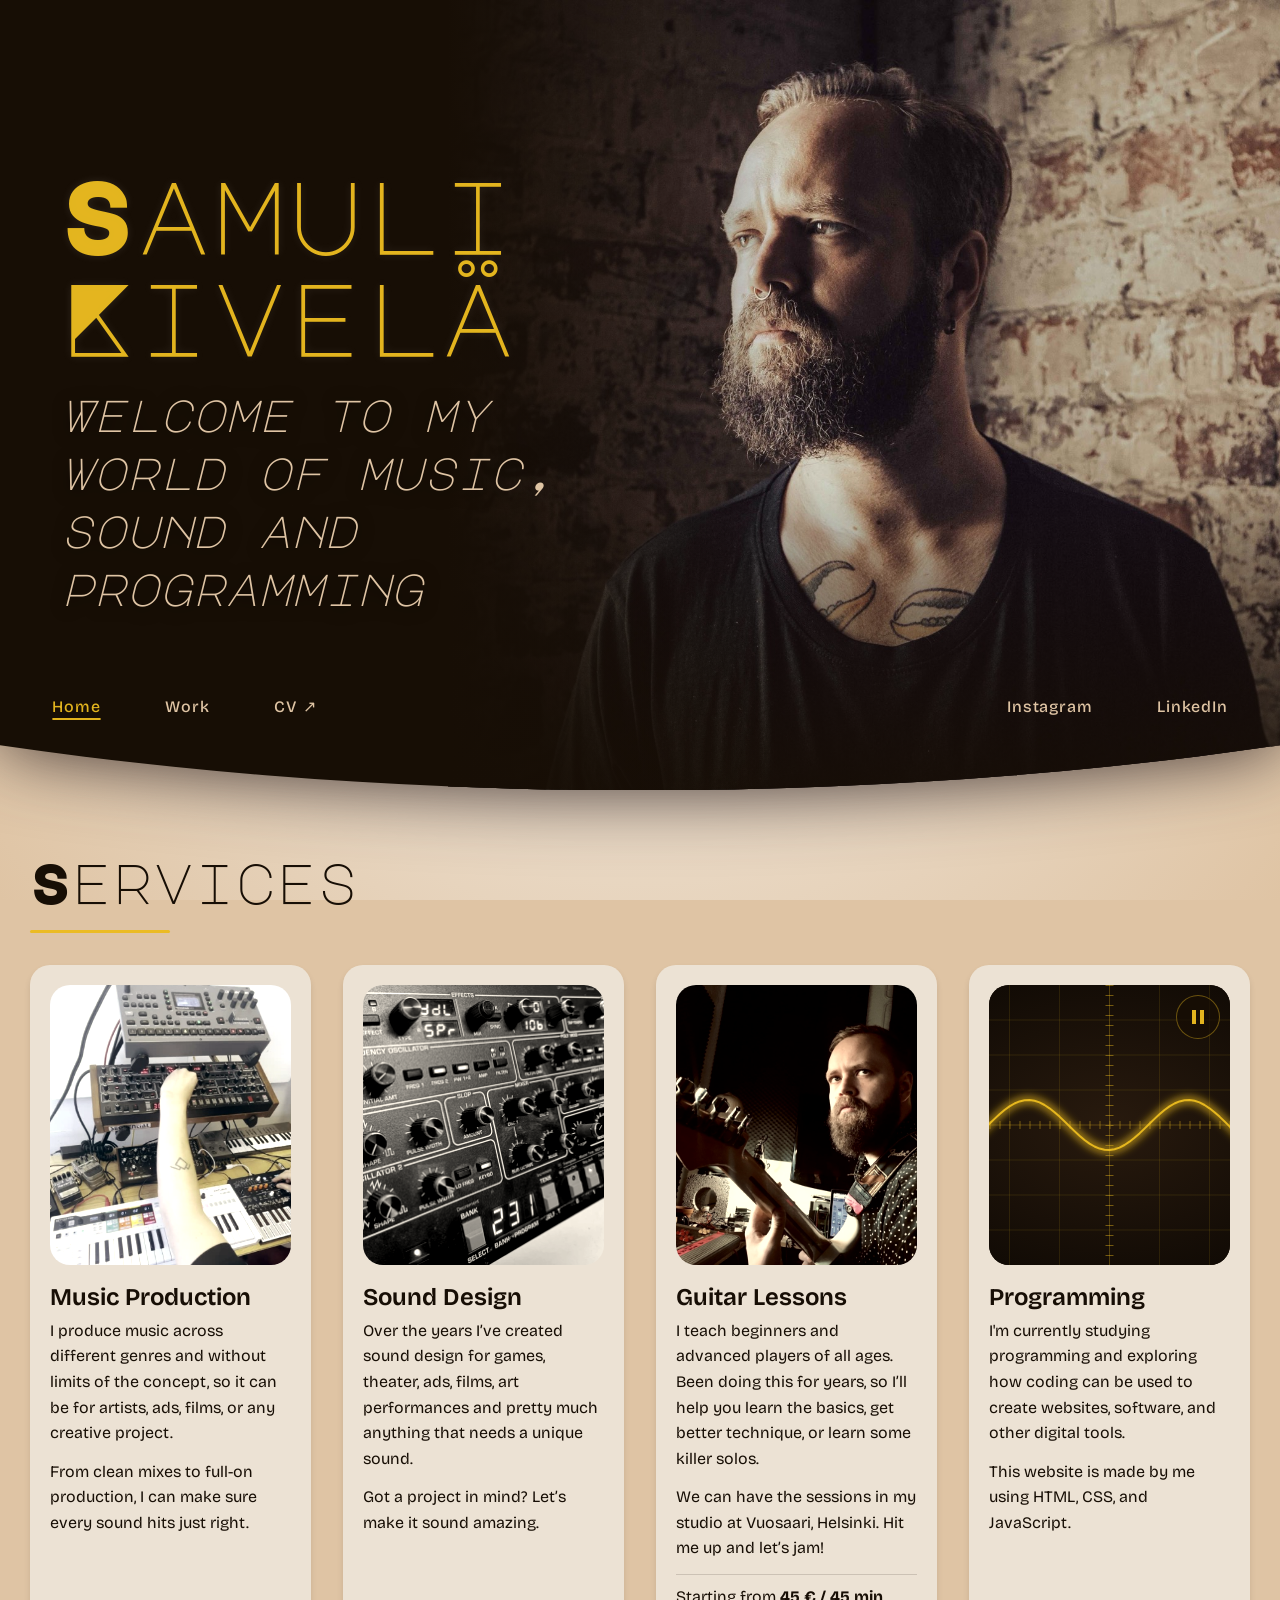
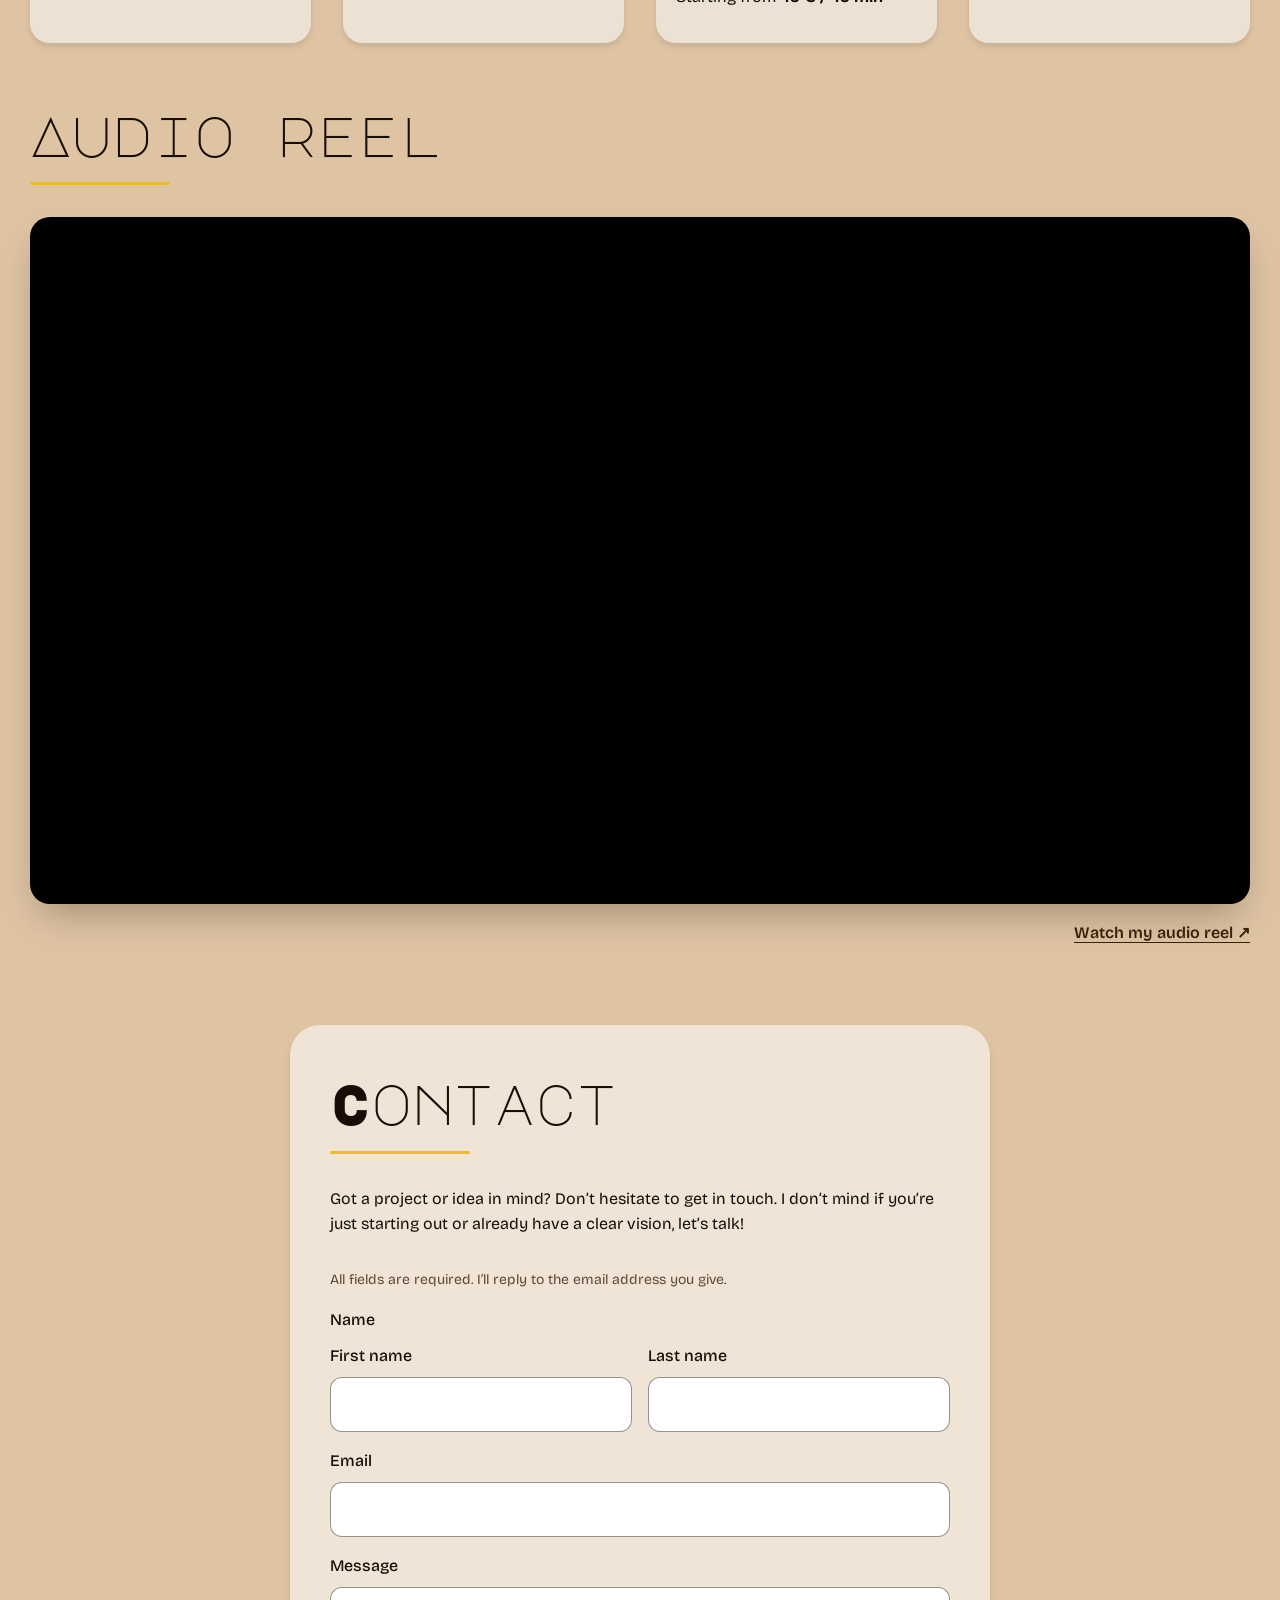
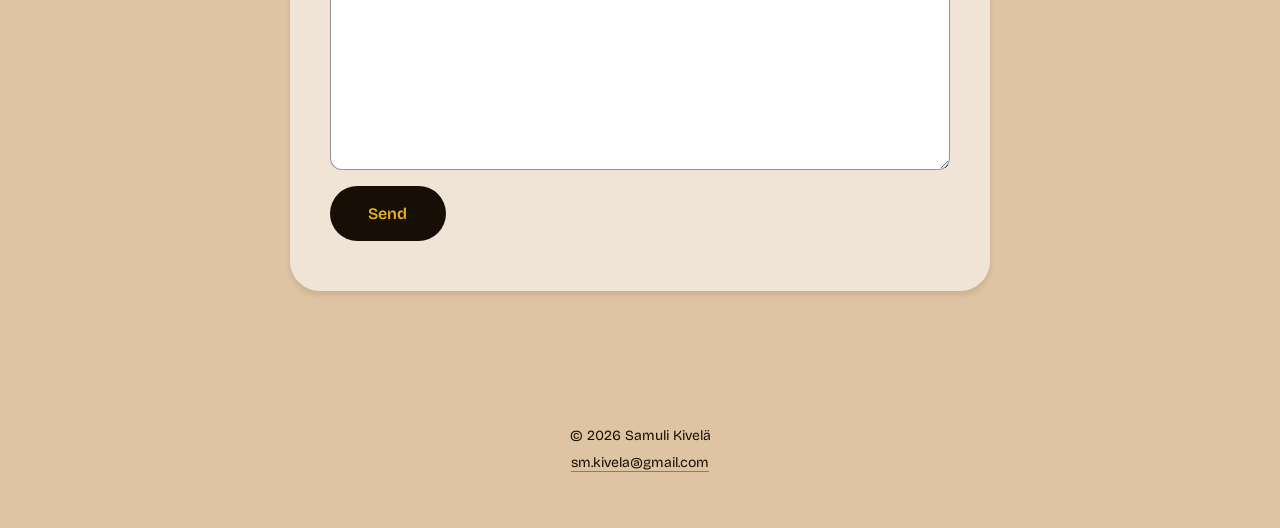
==== commit 557d56a8: "SamuliKivela: lomake Netlify Formsiin ja oma domain - Yhteyslomake lähettää viestit Netlify Formsiin" ====
--- a/SamuliKivela/index.html
+++ b/SamuliKivela/index.html
@@ -12,8 +12,8 @@
     <meta property="og:type" content="website">
     <meta property="og:title" content="Samuli Kivelä">
     <meta property="og:description" content="Welcome to my world of music, sound and programming">
-    <meta property="og:url" content="https://smkivela.github.io/WEBPAGES/SamuliKivela/index.html">
-    <meta property="og:image" content="https://smkivela.github.io/WEBPAGES/SamuliKivela/Kuvat/headertaustaog.jpg">
+    <meta property="og:url" content="https://samulikivela.com/index.html">
+    <meta property="og:image" content="https://samulikivela.com/Kuvat/headertaustaog.jpg">
     <meta property="og:image:alt" content="Samuli Kivelä, musician and sound designer">
     <meta property="og:image:width" content="1200">
     <meta property="og:image:height" content="630">
@@ -278,14 +278,24 @@
                 let’s talk!
             </p>
 
-            <!-- Lomake avaa käyttäjän sähköpostiohjelman valmiiksi täytetyllä viestillä.
-                 Ilman JavaScriptiä action="mailto:" toimii varalla. -->
-
-            <form id="yhteyslomake" action="mailto:sm.kivela@gmail.com" method="post" enctype="text/plain"
+            <!-- Lomake lähetetään Netlify Formsiin, joka välittää viestin sähköpostiin.
+                 JavaScript lähettää sen sivulla pysyen. Ilman JavaScriptiä selain
+                 siirtyy kiitossivulle (action). -->
+
+            <form id="yhteyslomake" name="contact" method="POST" action="thanks.html"
+                  data-netlify="true" netlify-honeypot="bot-field"
                   aria-describedby="lomake-ohje">
 
+                <!-- Netlify tunnistaa lomakkeen tästä nimestä -->
+                <input type="hidden" name="form-name" value="contact">
+
+                <!-- Roskapostiansa: ihminen ei näe kenttää, botti täyttää sen -->
+                <p class="ansa" aria-hidden="true">
+                    <label>Leave this empty <input name="bot-field" tabindex="-1" autocomplete="off"></label>
+                </p>
+
                 <p id="lomake-ohje" class="lomake-ohje">
-                    All fields are required. Sending opens your email app with the message ready to go.
+                    All fields are required. I’ll reply to the email address you give.
                 </p>
 
                 <fieldset>
@@ -483,33 +493,41 @@
     </script>
 
 
-    <!-- CLAUDEN TEKEMÄ LOMAKKEEN LÄHETYS -->
+    <!-- CLAUDEN TEKEMÄ LOMAKKEEN LÄHETYS (Netlify Forms) -->
 
     <script>
     (function () {
         const lomake = document.querySelector("#yhteyslomake");
         const tila = lomake.querySelector(".lomake-tila");
-
-        lomake.addEventListener("submit", (e) => {
+        const nappi = lomake.querySelector("button[type=submit]");
+
+        lomake.addEventListener("submit", async (e) => {
             e.preventDefault();
 
             // Selaimen oma tarkistus (pakolliset kentät, sähköpostin muoto)
             if (!lomake.reportValidity()) return;
 
-            const data = new FormData(lomake);
-            const nimi = `${data.get("first-name")} ${data.get("last-name")}`.trim();
-
-            const aihe = `Message from ${nimi} via samulikivela.com`;
-            const viesti = `${data.get("message")}\n\n${nimi}\n${data.get("email")}`;
-
-            window.location.href =
-                "mailto:sm.kivela@gmail.com" +
-                "?subject=" + encodeURIComponent(aihe) +
-                "&body=" + encodeURIComponent(viesti);
-
-            tila.textContent =
-                "Your email app should now open with the message. " +
-                "If nothing happened, email me directly at sm.kivela@gmail.com.";
+            nappi.disabled = true;
+            tila.textContent = "Sending…";
+
+            try {
+                const vastaus = await fetch("/", {
+                    method: "POST",
+                    headers: { "Content-Type": "application/x-www-form-urlencoded" },
+                    body: new URLSearchParams(new FormData(lomake)).toString()
+                });
+
+                if (!vastaus.ok) throw new Error(vastaus.status);
+
+                lomake.reset();
+                tila.textContent = "Thanks! Your message has been sent. I’ll get back to you soon.";
+            } catch (virhe) {
+                tila.textContent =
+                    "Sorry, the message could not be sent. " +
+                    "Please email me directly at sm.kivela@gmail.com.";
+            } finally {
+                nappi.disabled = false;
+            }
         });
     })();
     </script>
--- a/SamuliKivela/css/style.css
+++ b/SamuliKivela/css/style.css
@@ -543,6 +543,20 @@
     display: none;
 }
 
+#contact button:disabled {
+    opacity: 0.6;
+    cursor: wait;
+}
+
+/* Roskapostiansa piiloon kaikilta ihmisiltä */
+.ansa {
+    position: absolute;
+    left: -9999px;
+    width: 1px;
+    height: 1px;
+    overflow: hidden;
+}
+
 
 /* FOOTER */
 
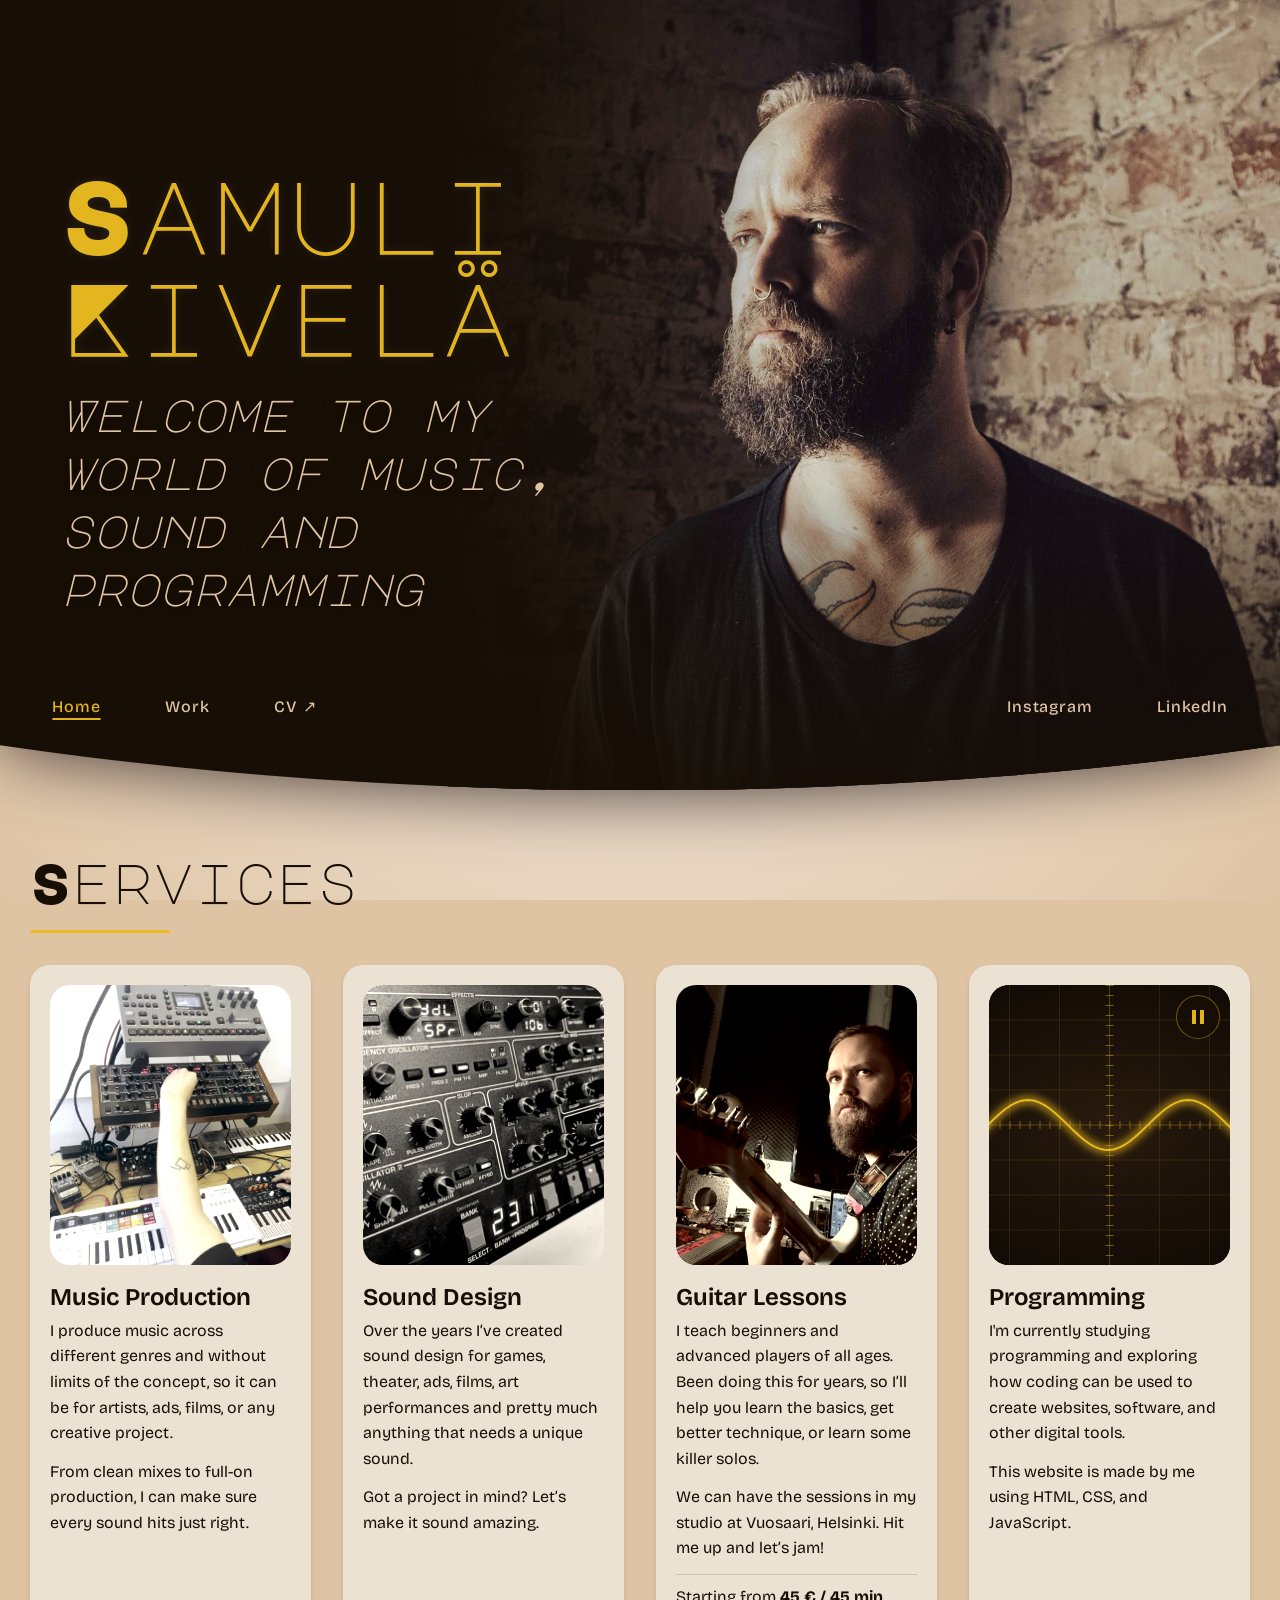
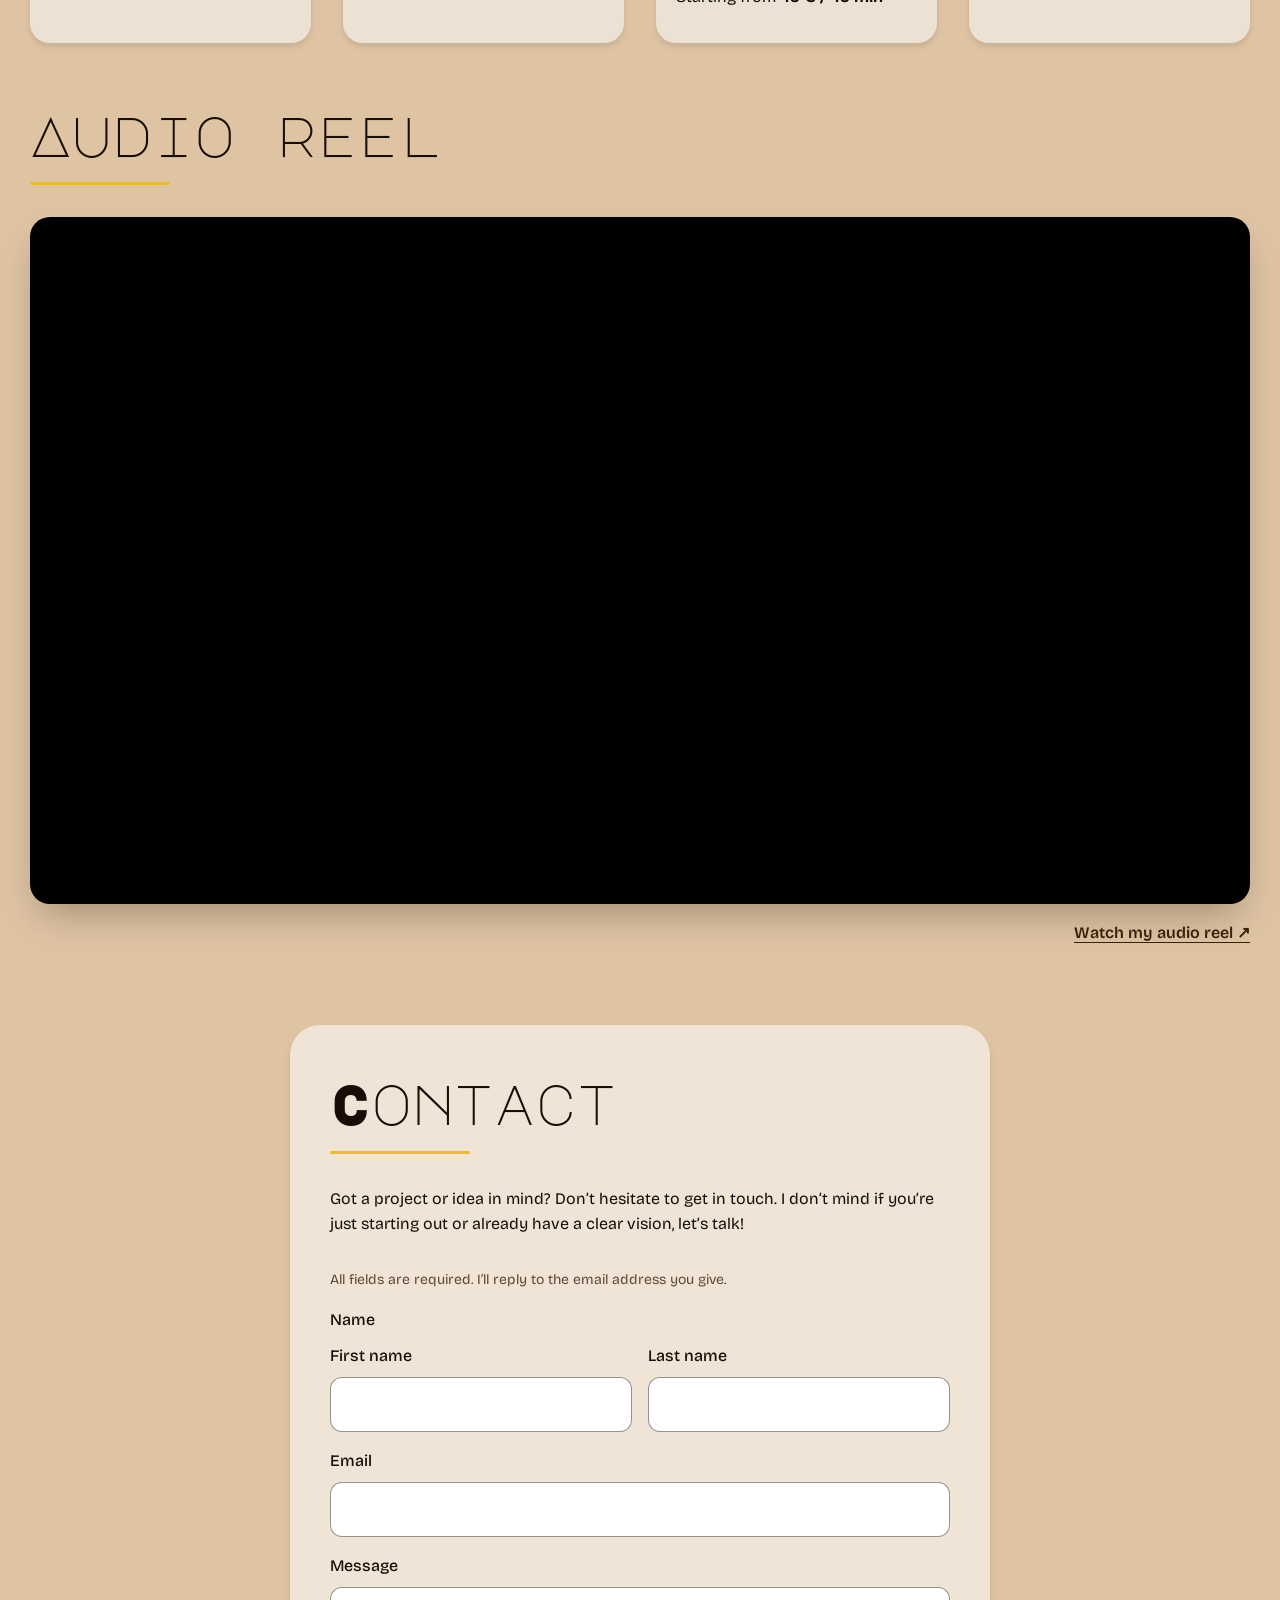
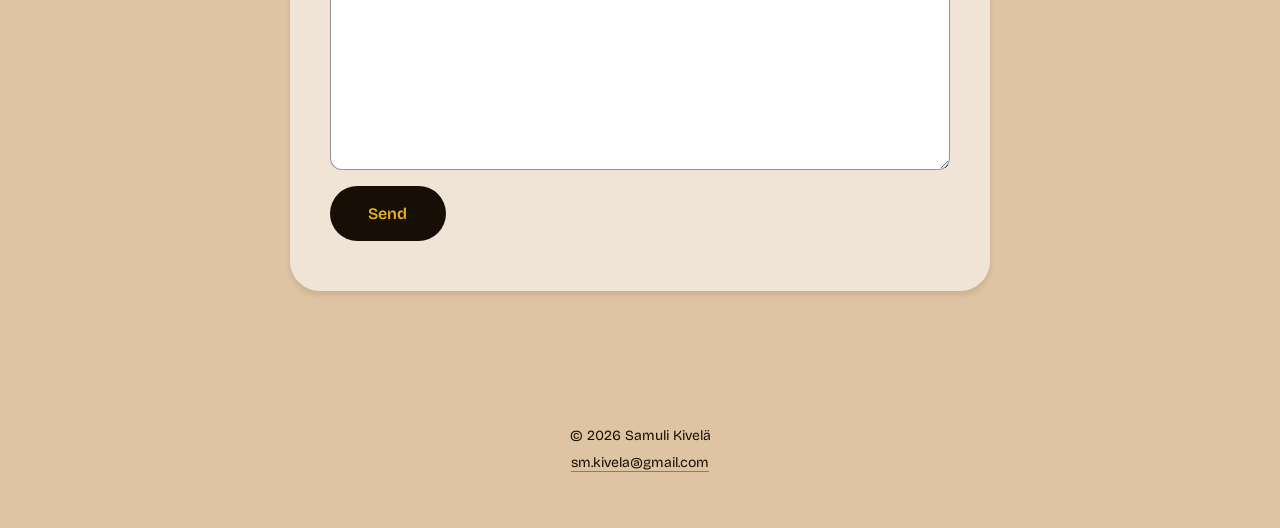
==== commit 49f508e5: "SamuliKivela: hampurilaisvalikko mobiilinavigaatioon Co-Authored-By: Claude Opus 5.5 <noreply@anthro" ====
--- a/SamuliKivela/index.html
+++ b/SamuliKivela/index.html
@@ -55,6 +55,15 @@
             <!-- KAKSI NAVIGAATIOTA -->
 
             <div class="header-nav">
+
+                <!-- HAMPURILAISNAPPI: näkyy vain mobiilissa -->
+
+                <button type="button" class="valikko-nappi" aria-expanded="false"
+                        aria-controls="nav-paneeli" aria-label="Open menu" hidden>
+                    <span class="valikko-ikoni" aria-hidden="true"></span>
+                </button>
+
+                <div class="nav-paneeli" id="nav-paneeli">
 
                 <!-- SIVUN NAVIGAATIO -->
 
@@ -89,6 +98,8 @@
                     </ul>
                 </nav>
 
+                </div> <!-- /nav-paneeli -->
+
             </div>
 
         </header>
@@ -532,6 +543,46 @@
     })();
     </script>
 
+    <!-- CLAUDEN TEKEMÄ HAMPURILAISVALIKKO (mobiili) -->
+
+    <script>
+    (function () {
+        const navi = document.querySelector(".header-nav");
+        const nappi = navi.querySelector(".valikko-nappi");
+        const mobiili = window.matchMedia("(max-width: 800px)");
+
+        // Ilman JavaScriptiä valikko näkyy aina auki, joten nappi otetaan käyttöön vasta tässä
+        navi.classList.add("on-valikko");
+        nappi.hidden = false;
+
+        function aseta(auki) {
+            nappi.setAttribute("aria-expanded", String(auki));
+            nappi.setAttribute("aria-label", auki ? "Close menu" : "Open menu");
+            navi.classList.toggle("auki", auki);
+        }
+
+        nappi.addEventListener("click", () => {
+            aseta(nappi.getAttribute("aria-expanded") !== "true");
+        });
+
+        // Esc sulkee ja palauttaa fokuksen napille
+        document.addEventListener("keydown", (e) => {
+            if (e.key === "Escape" && navi.classList.contains("auki")) {
+                aseta(false);
+                nappi.focus();
+            }
+        });
+
+        // Klikkaus valikon ulkopuolelle tai linkkiin sulkee
+        document.addEventListener("click", (e) => {
+            if (!navi.contains(e.target) || e.target.closest("a")) aseta(false);
+        });
+
+        // Isolle näytölle siirryttäessä valikko kiinni
+        mobiili.addEventListener("change", () => aseta(false));
+    })();
+    </script>
+
 </body>
 
 </html>
--- a/SamuliKivela/css/style.css
+++ b/SamuliKivela/css/style.css
@@ -215,6 +215,15 @@
 }
 
 
+/* Työpöydällä paneeli on "läpinäkyvä": navit asettuvat suoraan .header-navin sisään */
+.nav-paneeli {
+    display: contents;
+}
+
+.valikko-nappi {
+    display: none;
+}
+
 .navi {
     list-style: none;
 
@@ -956,15 +965,17 @@
         padding-bottom: 40px;
     }
 
-    /* navigaatio ylös */
+    /* navigaatio ylös oikeaan reunaan */
     .header-nav {
         order: -1;
+        position: relative;
+        z-index: 2;
         margin-top: 0;
-        flex-direction: column;
-        align-items: flex-end;
-        gap: 10px;
-
-        padding: 20px 15px 40px;
+        justify-content: flex-end;
+        align-items: flex-start;
+
+        padding: 14px 15px 40px;
+        text-align: left;
     }
 
     /* otsikko ja slogan alas */
@@ -972,15 +983,124 @@
         margin-top: auto;
     }
 
+
+    /* HAMPURILAISVALIKKO */
+
+    .valikko-nappi {
+        display: grid;
+        place-items: center;
+
+        width: 48px;
+        height: 48px;
+        padding: 0;
+
+        color: var(--Tekstivärivaalea);
+        background: color-mix(in srgb, var(--Tumma-tausta) 60%, transparent);
+        border: 1px solid color-mix(in srgb, var(--Tekstivärivaalea) 35%, transparent);
+        border-radius: 50%;
+
+        cursor: pointer;
+        transition: color 0.3s ease, border-color 0.3s ease;
+    }
+
+    .valikko-nappi[hidden] {
+        display: none;
+    }
+
+    .valikko-nappi[aria-expanded="true"] {
+        color: var(--Tekstivärikulta);
+        border-color: var(--Tekstivärikulta);
+    }
+
+    /* Kolme viivaa: keskiviiva + ::before ja ::after. Auki-tilassa ristiksi. */
+    .valikko-ikoni,
+    .valikko-ikoni::before,
+    .valikko-ikoni::after {
+        display: block;
+        width: 22px;
+        height: 2px;
+        background: currentColor;
+        border-radius: 2px;
+        transition: transform 0.3s ease, background-color 0.3s ease;
+    }
+
+    .valikko-ikoni {
+        position: relative;
+    }
+
+    .valikko-ikoni::before,
+    .valikko-ikoni::after {
+        content: "";
+        position: absolute;
+        left: 0;
+    }
+
+    .valikko-ikoni::before { transform: translateY(-7px); }
+    .valikko-ikoni::after  { transform: translateY(7px); }
+
+    .valikko-nappi[aria-expanded="true"] .valikko-ikoni {
+        background-color: transparent;
+    }
+
+    .valikko-nappi[aria-expanded="true"] .valikko-ikoni::before {
+        transform: rotate(45deg);
+    }
+
+    .valikko-nappi[aria-expanded="true"] .valikko-ikoni::after {
+        transform: rotate(-45deg);
+    }
+
+
+    /* Paneeli: ilman JavaScriptiä aina näkyvissä, muuten avautuu napista */
+    .nav-paneeli {
+        display: flex;
+        flex-direction: column;
+        min-width: 210px;
+        padding: 8px;
+
+        background: color-mix(in srgb, var(--Tumma-tausta) 92%, transparent);
+        border: 1px solid color-mix(in srgb, var(--Tekstivärikulta) 30%, transparent);
+        border-radius: var(--radius-m);
+        box-shadow: 0 18px 40px -12px rgba(0, 0, 0, 0.7);
+    }
+
+    .on-valikko .nav-paneeli {
+        position: absolute;
+        top: 72px;
+        right: 15px;
+
+        visibility: hidden;
+        opacity: 0;
+        translate: 0 -8px;
+        transition: opacity 0.25s ease, translate 0.25s ease, visibility 0s linear 0.25s;
+    }
+
+    .on-valikko.auki .nav-paneeli {
+        visibility: visible;
+        opacity: 1;
+        translate: 0 0;
+        transition: opacity 0.25s ease, translate 0.25s ease, visibility 0s;
+    }
+
     .navi {
-        display: grid;
-        grid-template-columns: 1fr;
-        gap: 8px;
-        align-items: flex-start;
-    }
-
-    #navigointi-right .navi {
-        align-items: flex-end;
+        flex-direction: column;
+        gap: 0;
+    }
+
+    /* Ohut viiva sivunavigaation ja somen väliin */
+    #navigointi-right {
+        margin-top: 6px;
+        padding-top: 6px;
+        border-top: 1px solid color-mix(in srgb, var(--Tekstivärivaalea) 20%, transparent);
+    }
+
+    .navinappi {
+        font-size: 1rem;
+        padding: 0.6em 1em;
+    }
+
+    .navinappi:hover {
+        scale: none;
     }
 }
 
@@ -996,32 +1116,6 @@
     header {
         min-height: 92svh;
         text-align: left;
-    }
-
-    /* navigaatio ylös, kokonaan vaakaan, space-between */
-
-    .header-nav {
-        order: -1;
-        flex-direction: row;
-        justify-content: space-between;
-        align-items: center;
-        gap: 4px;
-        padding: 14px 8px 40px;
-    }
-
-    .navi,
-    #navigointi-right .navi {
-        display: flex;
-        flex-wrap: nowrap;
-        justify-content: flex-start;
-        align-items: center;
-        gap: 0;
-    }
-
-    .navinappi {
-        font-size: 0.8125rem;
-        padding: 0.5em 0.55em;
-        white-space: nowrap;
     }
 
     /* otsikko vasemmalle, alas */
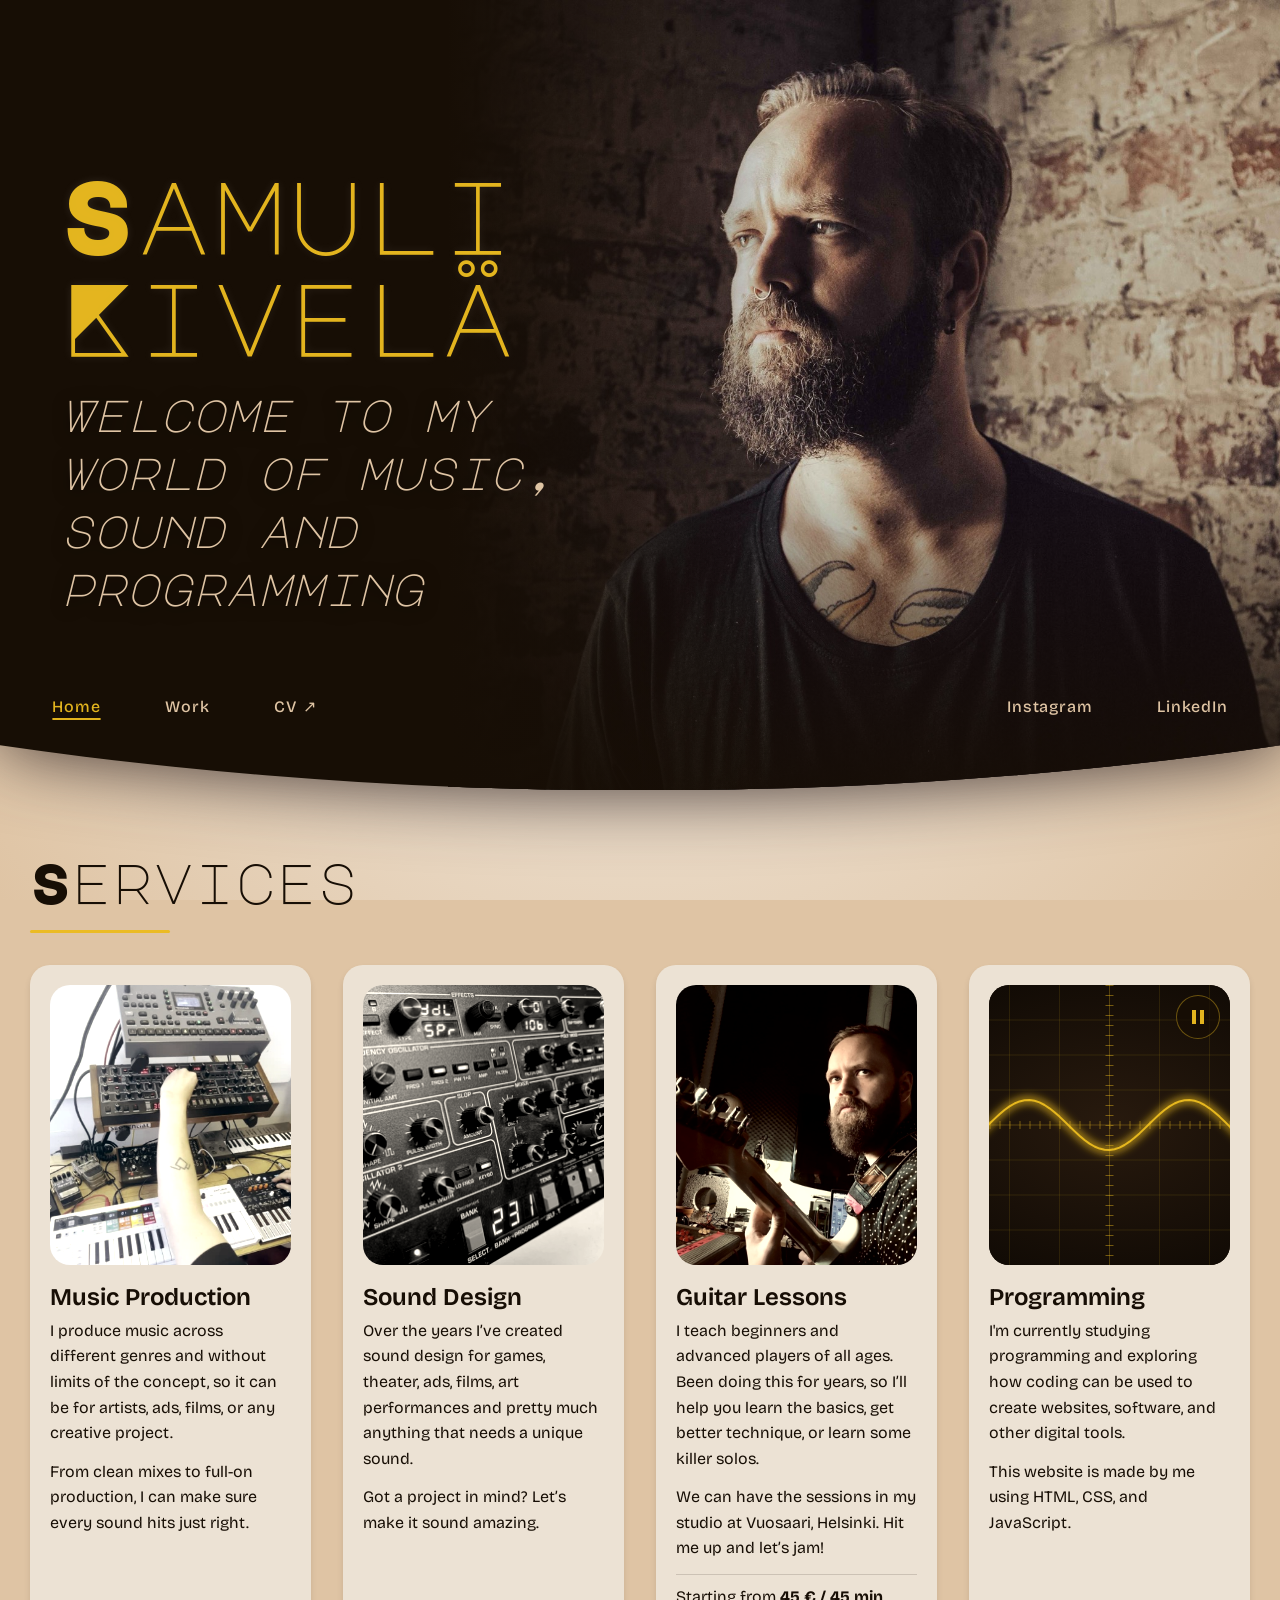
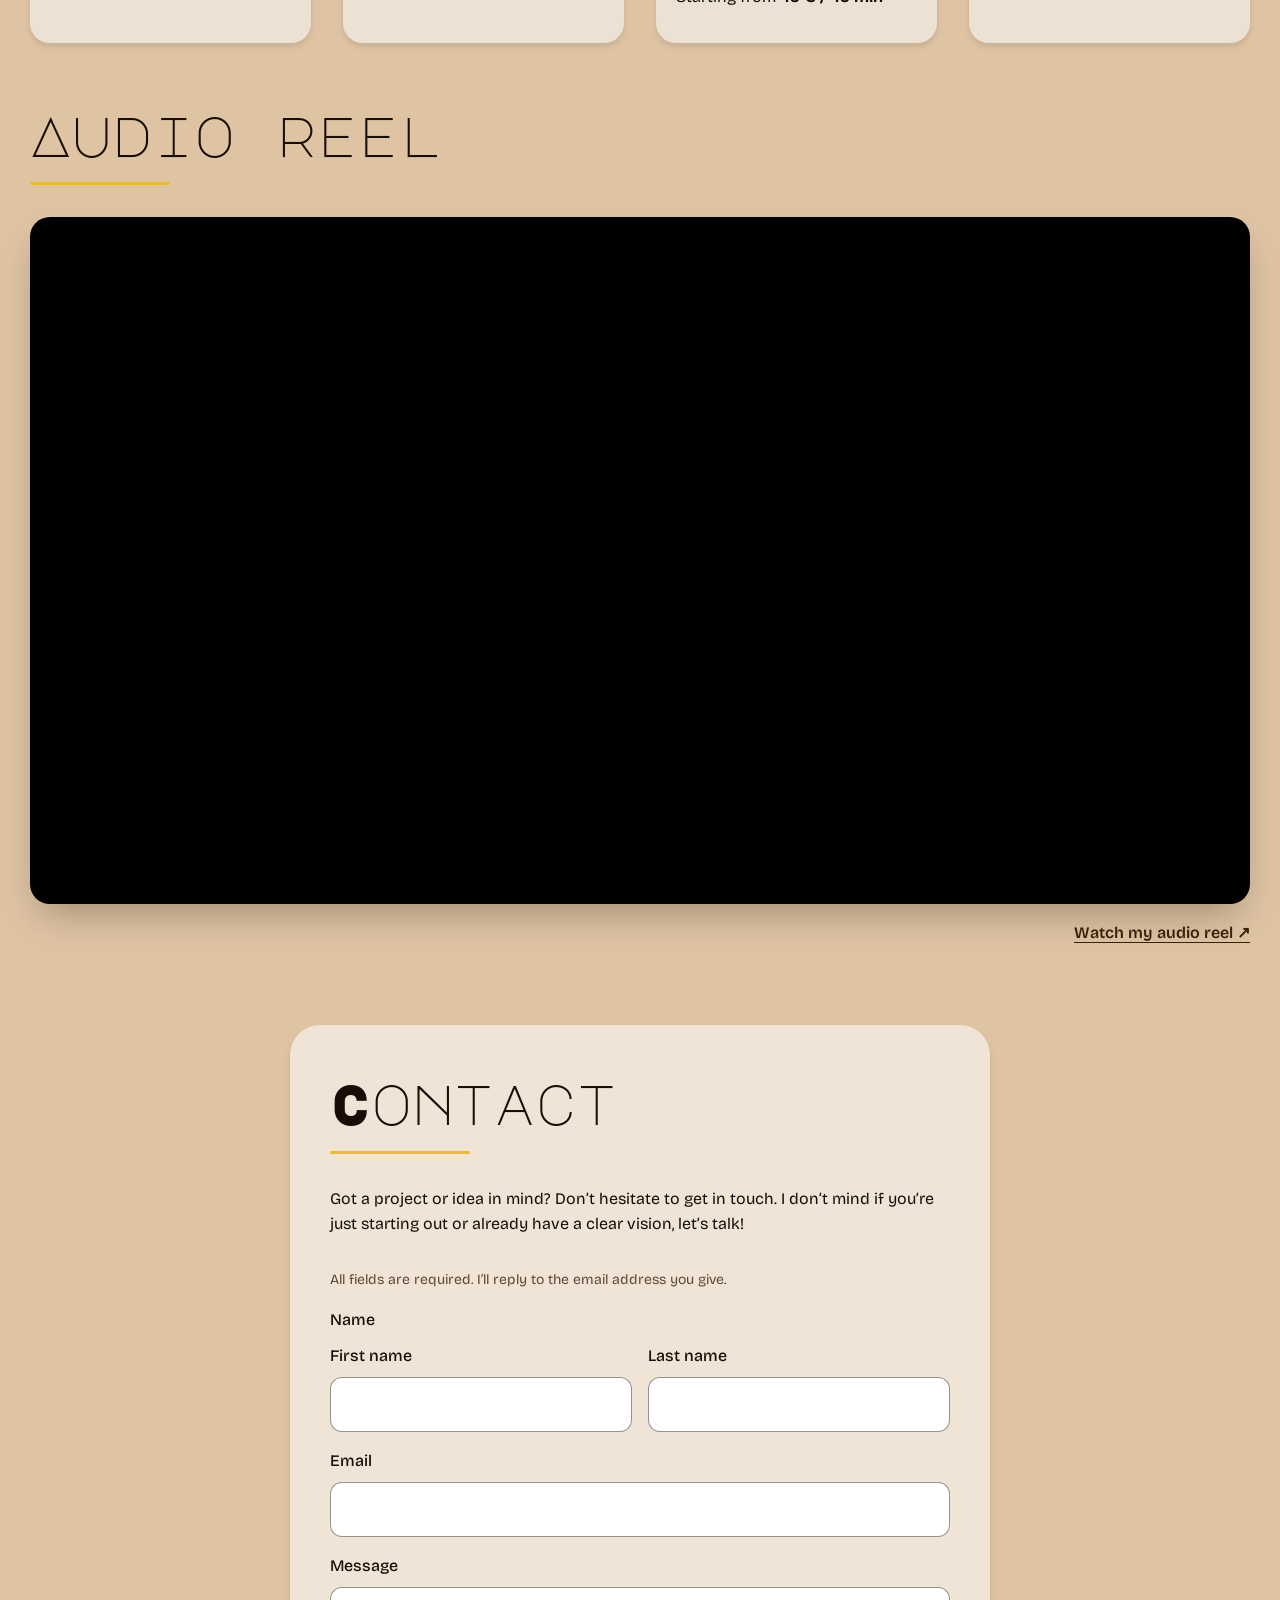
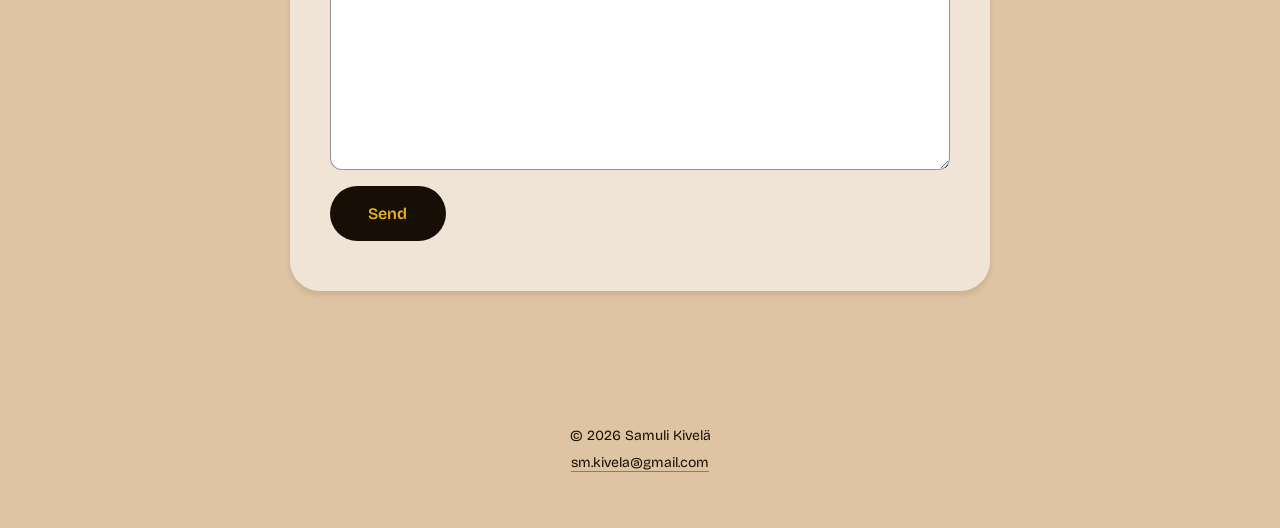
==== commit 3e964d83: "SamuliKivela: header samankokoiseksi kaikilla sivuilla, kommenttien siivous Co-Authored-By: Claude O" ====
--- a/SamuliKivela/index.html
+++ b/SamuliKivela/index.html
@@ -358,7 +358,7 @@
     </footer>
 
 
-    <!-- CLAUDEN TEKEMÄ ANIMOITU ÄÄNIAALTO -->
+    <!-- ANIMOITU ÄÄNIAALTO -->
 
     <script>
     (function () {
@@ -378,6 +378,7 @@
 
         // Animaation tila: käyttäjä voi pysäyttää sen, ja se pysähtyy
         // itsestään, kun aalto ei ole näkyvissä (säästää akkua).
+
         let kayttajaPysaytti = window.matchMedia("(prefers-reduced-motion: reduce)").matches;
         let naytolla = true;
         let animaatioId = null;
@@ -388,6 +389,7 @@
             tavoite.amp = 1 - (e.clientY - r.top) / r.height; // 0 → 1
 
             // Pysäytettynäkin aalto reagoi hiireen, mutta ei liiku itsestään
+
             if (kayttajaPysaytti) {
                 nykyinen.amp = tavoite.amp;
                 nykyinen.freq = tavoite.freq;
@@ -415,7 +417,9 @@
         }
 
         function animoi() {
+
             // pehmeä siirtymä kohti tavoitearvoja
+
             nykyinen.amp += (tavoite.amp - nykyinen.amp) * 0.08;
             nykyinen.freq += (tavoite.freq - nykyinen.freq) * 0.08;
             vaihe += 0.01 + nykyinen.freq * 0.01;
@@ -458,12 +462,14 @@
     </script>
 
 
-    <!-- CLAUDEN TEKEMÄ SCROLL-ANIMAATIO -->
+    <!-- SCROLL-ANIMAATIO -->
 
     <script>
     (function () {
+
         // Ei animaatiota, jos käyttäjä on pyytänyt vähemmän liikettä
         // tai selain ei tue IntersectionObserveria
+
         if (
             window.matchMedia("(prefers-reduced-motion: reduce)").matches ||
             !("IntersectionObserver" in window)
@@ -480,14 +486,17 @@
                 if (!merkinta.isIntersecting) return;
 
                 // Jos useampi elementti ilmestyy yhtä aikaa, ne tulevat porrastetusti
+
                 merkinta.target.style.transitionDelay = jarjestys * 0.12 + "s";
                 merkinta.target.classList.add("nakyvissa");
                 jarjestys++;
 
                 // Animaatio tapahtuu vain kerran
+
                 tarkkailija.unobserve(merkinta.target);
 
                 // Viive pois animaation jälkeen, ettei se hidasta hover-efektiä
+
                 merkinta.target.addEventListener("transitionend", () => {
                     merkinta.target.style.transitionDelay = "";
                 }, { once: true });
@@ -504,7 +513,7 @@
     </script>
 
 
-    <!-- CLAUDEN TEKEMÄ LOMAKKEEN LÄHETYS (Netlify Forms) -->
+    <!-- LOMAKKEEN LÄHETYS (Netlify Forms) -->
 
     <script>
     (function () {
@@ -516,6 +525,7 @@
             e.preventDefault();
 
             // Selaimen oma tarkistus (pakolliset kentät, sähköpostin muoto)
+
             if (!lomake.reportValidity()) return;
 
             nappi.disabled = true;
@@ -543,7 +553,7 @@
     })();
     </script>
 
-    <!-- CLAUDEN TEKEMÄ HAMPURILAISVALIKKO (mobiili) -->
+    <!-- HAMPURILAISVALIKKO (mobiili) -->
 
     <script>
     (function () {
@@ -552,6 +562,7 @@
         const mobiili = window.matchMedia("(max-width: 800px)");
 
         // Ilman JavaScriptiä valikko näkyy aina auki, joten nappi otetaan käyttöön vasta tässä
+
         navi.classList.add("on-valikko");
         nappi.hidden = false;
 
@@ -566,6 +577,7 @@
         });
 
         // Esc sulkee ja palauttaa fokuksen napille
+
         document.addEventListener("keydown", (e) => {
             if (e.key === "Escape" && navi.classList.contains("auki")) {
                 aseta(false);
@@ -574,11 +586,13 @@
         });
 
         // Klikkaus valikon ulkopuolelle tai linkkiin sulkee
+
         document.addEventListener("click", (e) => {
             if (!navi.contains(e.target) || e.target.closest("a")) aseta(false);
         });
 
         // Isolle näytölle siirryttäessä valikko kiinni
+        
         mobiili.addEventListener("change", () => aseta(false));
     })();
     </script>
--- a/SamuliKivela/css/style.css
+++ b/SamuliKivela/css/style.css
@@ -944,12 +944,26 @@
         padding: 0 0 0 60px;
         max-width: 55%;
 
+        /* Aina kahden rivin korkeus, jotta header on joka sivulla yhtä korkea
+           (Home-otsikko on kaksirivinen, Work yksirivinen) */
+        min-height: 2em;
+
         font-size: clamp(3rem, 8vw, 9rem);
     }
 
+    /* Slogan rivittyy sivusta riippuen eri määrälle rivejä, joten varataan
+       aina neljän rivin tila, ettei headerin korkeus vaihtele sivujen välillä */
     #slogan {
         padding: 0 0 0 60px;
         max-width: 45%;
+        min-height: calc(4 * 1.3em);
+    }
+}
+
+/* Kapealla työpöydällä Home-slogan rivittyy viidelle riville */
+@media (min-width: 801px) and (max-width: 1000px) {
+    #slogan {
+        min-height: calc(5 * 1.3em);
     }
 }
 
